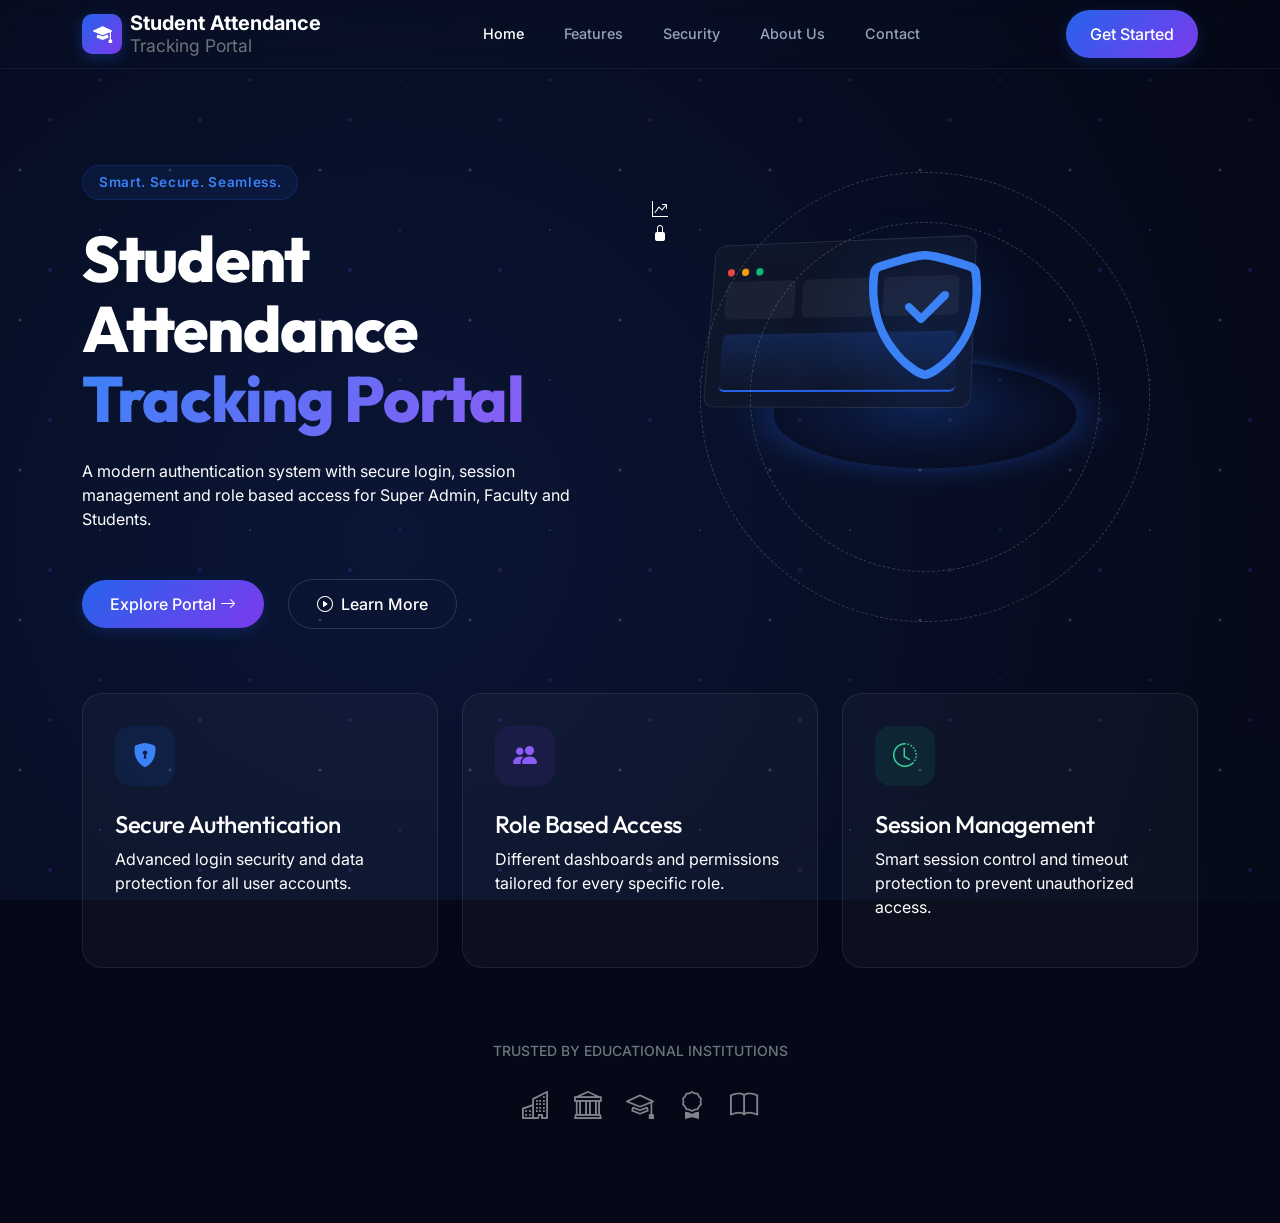
==== index.html @ be7d265f "Updated the Website" ====
<!DOCTYPE html>
<html lang="en">
<head>
    <meta charset="UTF-8">
    <meta name="viewport" content="width=device-width, initial-scale=1.0">
    <title>Student Attendance Tracking Portal</title>
    <meta name="description" content="A modern authentication system with secure login, session management and role based access.">
    <!-- Google Fonts: Inter & Outfit -->
    <link href="https://fonts.googleapis.com/css2?family=Inter:wght@300;400;500;600&family=Outfit:wght@500;700;800&display=swap" rel="stylesheet">
    <!-- Bootstrap CSS -->
    <link href="https://cdn.jsdelivr.net/npm/bootstrap@5.3.0/dist/css/bootstrap.min.css" rel="stylesheet">
    <link href="https://cdn.jsdelivr.net/npm/bootstrap-icons@1.10.5/font/bootstrap-icons.css" rel="stylesheet">
    <link rel="stylesheet" href="assets/css/auth.css">
    <script>
        // Check if already logged in via sessionStorage
        document.addEventListener('DOMContentLoaded', () => {
            const userSession = sessionStorage.getItem('user_session');
            if (userSession) {
                try {
                    const sessionData = JSON.parse(userSession);
                    if (sessionData && sessionData.role) {
                        window.location.href = `${sessionData.role}/dashboard.html`;
                    }
                } catch (e) {}
            }
            
            // Add loaded class for page transitions
            setTimeout(() => {
                document.body.classList.add('loaded');
            }, 100);
        });
    </script>
</head>
<body class="landing-page page-transition">

    <!-- Background Elements -->
    <div class="ambient-light main-glow"></div>
    <div class="particles-layer"></div>

    <!-- Navigation -->
    <nav class="premium-nav navbar navbar-expand-lg">
        <div class="container">
            <a class="navbar-brand d-flex align-items-center gap-2" href="#">
                <div class="logo-shield"><i class="bi bi-mortarboard-fill"></i></div>
                <div class="brand-text">
                    <span class="d-block fw-bold text-white lh-1">Student Attendance</span>
                    <span class="d-block text-secondary small lh-1 mt-1">Tracking Portal</span>
                </div>
            </a>
            <button class="navbar-toggler border-0" type="button" data-bs-toggle="collapse" data-bs-target="#navbarNav">
                <i class="bi bi-list text-white fs-2"></i>
            </button>
            <div class="collapse navbar-collapse" id="navbarNav">
                <ul class="navbar-nav mx-auto gap-4">
                    <li class="nav-item"><a class="nav-link active" href="#">Home</a></li>
                    <li class="nav-item"><a class="nav-link" href="#">Features</a></li>
                    <li class="nav-item"><a class="nav-link" href="#">Security</a></li>
                    <li class="nav-item"><a class="nav-link" href="#">About Us</a></li>
                    <li class="nav-item"><a class="nav-link" href="#">Contact</a></li>
                </ul>
                <div class="nav-actions">
                    <a href="role_selection.html" class="btn btn-primary-lux px-4">Get Started</a>
                </div>
            </div>
        </div>
    </nav>

    <!-- Hero Section -->
    <section class="hero-section mt-5 pt-5 pb-5">
        <div class="container">
            <div class="row align-items-center min-vh-75">
                
                <!-- Left Side: Text content -->
                <div class="col-lg-6 hero-text-content animate-slide-up">
                    <div class="badge-premium mb-4">Smart. Secure. Seamless.</div>
                    <h1 class="hero-title mb-4">
                        Student Attendance<br>
                        <span class="text-gradient-blue">Tracking Portal</span>
                    </h1>
                    <p class="hero-subtitle mb-5 pe-lg-5">
                        A modern authentication system with secure login, session management and role based access for Super Admin, Faculty and Students.
                    </p>
                    <div class="d-flex flex-wrap gap-4 align-items-center">
                        <a href="role_selection.html" class="btn btn-primary-lux with-arrow">Explore Portal <i class="bi bi-arrow-right"></i></a>
                        <a href="#features" class="btn btn-outline-lux with-icon"><i class="bi bi-play-circle me-2"></i>Learn More</a>
                    </div>
                </div>

                <!-- Right Side: Floating Illustration -->
                <div class="col-lg-6 position-relative hero-illustration d-none d-lg-block">
                    <!-- Base glowing platform -->
                    <div class="platform-glow"></div>
                    
                    <!-- Abstract Laptop / Dashboard UI -->
                    <div class="floating-dashboard">
                        <div class="dash-header">
                            <div class="dot red"></div>
                            <div class="dot yellow"></div>
                            <div class="dot green"></div>
                        </div>
                        <div class="dash-body row g-2">
                            <div class="col-4"><div class="dash-card"></div></div>
                            <div class="col-4"><div class="dash-card"></div></div>
                            <div class="col-4"><div class="dash-card"></div></div>
                            <div class="col-12 mt-3"><div class="dash-chart"></div></div>
                        </div>
                    </div>

                    <!-- 3D Security Shield Floating -->
                    <div class="floating-shield-3d">
                        <i class="bi bi-shield-check"></i>
                    </div>

                    <!-- Smaller floating elements -->
                    <div class="floating-element el-1"><i class="bi bi-graph-up-arrow"></i></div>
                    <div class="floating-element el-2"><i class="bi bi-lock-fill"></i></div>
                    
                    <!-- Security rings -->
                    <div class="security-ring ring-1"></div>
                    <div class="security-ring ring-2"></div>
                </div>
            </div>
        </div>
    </section>

    <!-- Features Section -->
    <section id="features" class="features-section pb-5 pt-3">
        <div class="container pb-5">
            <div class="row g-4 justify-content-center">
                
                <div class="col-lg-4 col-md-6">
                    <div class="feature-card animate-on-scroll">
                        <div class="f-icon-box bg-blue-subtle">
                            <i class="bi bi-shield-lock-fill text-blue"></i>
                        </div>
                        <div class="f-content">
                            <h4>Secure Authentication</h4>
                            <p>Advanced login security and data protection for all user accounts.</p>
                        </div>
                    </div>
                </div>

                <div class="col-lg-4 col-md-6">
                    <div class="feature-card animate-on-scroll delay-1">
                        <div class="f-icon-box bg-purple-subtle">
                            <i class="bi bi-people-fill text-purple"></i>
                        </div>
                        <div class="f-content">
                            <h4>Role Based Access</h4>
                            <p>Different dashboards and permissions tailored for every specific role.</p>
                        </div>
                    </div>
                </div>

                <div class="col-lg-4 col-md-6">
                    <div class="feature-card animate-on-scroll delay-2">
                        <div class="f-icon-box bg-emerald-subtle">
                            <i class="bi bi-clock-history text-emerald"></i>
                        </div>
                        <div class="f-content">
                            <h4>Session Management</h4>
                            <p>Smart session control and timeout protection to prevent unauthorized access.</p>
                        </div>
                    </div>
                </div>

            </div>
            
            <div class="trusted-by text-center mt-5 pt-4">
                <p class="text-secondary small fw-medium mb-4 text-uppercase tracking-wider">Trusted by Educational Institutions</p>
                <div class="d-flex justify-content-center gap-4 flex-wrap opacity-50">
                    <i class="bi bi-buildings fs-3"></i>
                    <i class="bi bi-bank fs-3"></i>
                    <i class="bi bi-mortarboard fs-3"></i>
                    <i class="bi bi-award fs-3"></i>
                    <i class="bi bi-book fs-3"></i>
                </div>
            </div>
        </div>
    </section>

    <!-- Page Transition Overlay -->
    <div id="pageTransitionOverlay" class="page-transition-overlay"></div>

    <script src="https://cdn.jsdelivr.net/npm/bootstrap@5.3.0/dist/js/bootstrap.bundle.min.js"></script>
    <script>
        // Handle smooth transitions for links
        document.querySelectorAll('a').forEach(link => {
            if(link.getAttribute('href') && !link.getAttribute('href').startsWith('#')) {
                link.addEventListener('click', function(e) {
                    e.preventDefault();
                    const target = this.getAttribute('href');
                    const overlay = document.getElementById('pageTransitionOverlay');
                    if(overlay) overlay.classList.add('active');
                    setTimeout(() => {
                        window.location.href = target;
                    }, 500);
                });
            }
        });
    </script>
</body>
</html>
---- assets/css/auth.css ----
@import url('https://fonts.googleapis.com/css2?family=Inter:wght@300;400;500;600&family=Outfit:wght@500;700;800&display=swap');

:root {
    --bg-dark: #050816;
    --royal-blue: #2563EB;
    --royal-blue-light: #3B82F6;
    --emerald: #10B981;
    --emerald-light: #34D399;
    --purple: #7C3AED;
    --purple-light: #8B5CF6;
    
    --text-primary: #ffffff;
    --text-secondary: #94A3B8;
    
    --glass-bg: rgba(255, 255, 255, 0.03);
    --glass-border: rgba(255, 255, 255, 0.08);
    --glass-shadow: 0 8px 32px 0 rgba(0, 0, 0, 0.3);
    
    --font-main: 'Inter', sans-serif;
    --font-display: 'Outfit', sans-serif;
}

/* ==========================================================================
   Base Styles & Resets
   ========================================================================== */
body {
    font-family: var(--font-main);
    background-color: var(--bg-dark);
    color: var(--text-primary);
    min-height: 100vh;
    margin: 0;
    overflow-x: hidden;
    scroll-behavior: smooth;
    -webkit-font-smoothing: antialiased;
}

h1, h2, h3, h4, h5, h6, .page-title, .hero-title {
    font-family: var(--font-display);
    letter-spacing: -0.02em;
}

/* Page Transitions */
.page-transition {
    opacity: 0;
    transform: scale(0.98);
    transition: opacity 0.5s ease, transform 0.5s ease;
}

.page-transition.loaded {
    opacity: 1;
    transform: scale(1);
}

.page-transition-overlay {
    position: fixed;
    top: 0; left: 0; width: 100vw; height: 100vh;
    background: var(--bg-dark);
    z-index: 9999;
    opacity: 0;
    pointer-events: none;
    transition: opacity 0.4s ease;
}

.page-transition-overlay.active {
    opacity: 1;
    pointer-events: all;
}

/* ==========================================================================
   Backgrounds & Particles
   ========================================================================== */
.ambient-light {
    position: fixed;
    top: 0; left: 0; width: 100vw; height: 100vh;
    pointer-events: none;
    z-index: -2;
}

.main-glow {
    background-image: 
        radial-gradient(circle at 15% 30%, rgba(37, 99, 235, 0.15), transparent 40%),
        radial-gradient(circle at 85% 70%, rgba(124, 58, 237, 0.1), transparent 40%),
        radial-gradient(circle at 50% 100%, rgba(16, 185, 129, 0.05), transparent 50%);
    background-size: 200% 200%;
    animation: aurora 20s ease infinite;
}

.role-glow {
    background-image: 
        radial-gradient(circle at 20% 50%, rgba(37, 99, 235, 0.15), transparent 40%),
        radial-gradient(circle at 50% 50%, rgba(124, 58, 237, 0.12), transparent 40%),
        radial-gradient(circle at 80% 50%, rgba(16, 185, 129, 0.15), transparent 40%);
}

.login-glow {
    background-image: radial-gradient(circle at 50% 0%, rgba(255, 255, 255, 0.05), transparent 60%);
}

.theme-admin .login-glow { background-image: radial-gradient(circle at 30% 50%, rgba(37, 99, 235, 0.15), transparent 60%); }
.theme-faculty .login-glow { background-image: radial-gradient(circle at 30% 50%, rgba(124, 58, 237, 0.15), transparent 60%); }
.theme-student .login-glow { background-image: radial-gradient(circle at 30% 50%, rgba(16, 185, 129, 0.15), transparent 60%); }

@keyframes aurora {
    0% { background-position: 0% 50%; }
    50% { background-position: 100% 50%; }
    100% { background-position: 0% 50%; }
}

.particles-layer {
    position: fixed;
    top: 0; left: 0; width: 100vw; height: 100vh;
    pointer-events: none;
    z-index: -1;
    background: url('data:image/svg+xml;utf8,<svg width="150" height="150" xmlns="http://www.w3.org/2000/svg"><circle cx="20" cy="20" r="1.5" fill="%2394A3B8" opacity="0.3"/><circle cx="100" cy="80" r="1" fill="%232563EB" opacity="0.4"/><circle cx="50" cy="120" r="2" fill="%237C3AED" opacity="0.2"/></svg>');
    animation: floatParticles 60s linear infinite;
}

@keyframes floatParticles {
    0% { background-position: 0px 0px; }
    100% { background-position: 600px 600px; }
}

/* ==========================================================================
   Navigation
   ========================================================================== */
.premium-nav {
    background: transparent;
    backdrop-filter: blur(10px);
    -webkit-backdrop-filter: blur(10px);
    border-bottom: 1px solid rgba(255, 255, 255, 0.05);
    z-index: 100;
}

.logo-shield {
    width: 40px; height: 40px;
    background: linear-gradient(135deg, var(--royal-blue), var(--purple));
    border-radius: 10px;
    display: flex; align-items: center; justify-content: center;
    color: white; font-size: 1.2rem;
    box-shadow: 0 4px 15px rgba(37, 99, 235, 0.3);
}

.nav-link {
    color: var(--text-secondary) !important;
    font-size: 0.9rem;
    font-weight: 500;
    transition: color 0.3s;
}

.nav-link:hover, .nav-link.active {
    color: white !important;
}

/* ==========================================================================
   Buttons
   ========================================================================== */
.btn-primary-lux {
    background: linear-gradient(135deg, var(--royal-blue), var(--purple));
    color: #fff !important;
    border: none;
    border-radius: 30px;
    padding: 0.75rem 1.75rem;
    font-weight: 500;
    transition: all 0.3s cubic-bezier(0.16, 1, 0.3, 1);
    box-shadow: 0 4px 15px rgba(37, 99, 235, 0.2);
    position: relative;
    overflow: hidden;
}

.btn-primary-lux::after {
    content: ''; position: absolute; top: 0; left: 0; width: 100%; height: 100%;
    background: linear-gradient(135deg, var(--purple), var(--royal-blue));
    opacity: 0; transition: opacity 0.3s; z-index: -1;
}

.btn-primary-lux:hover {
    transform: translateY(-2px);
    box-shadow: 0 8px 25px rgba(37, 99, 235, 0.4);
}

.btn-primary-lux:hover::after { opacity: 1; }

.btn-outline-lux {
    background: transparent;
    color: var(--text-primary);
    border: 1px solid rgba(255, 255, 255, 0.15);
    border-radius: 30px;
    padding: 0.75rem 1.75rem;
    font-weight: 500;
    transition: all 0.3s ease;
}

.btn-outline-lux:hover {
    background: rgba(255, 255, 255, 0.05);
    border-color: rgba(255, 255, 255, 0.3);
    color: #fff;
}

/* ==========================================================================
   Landing Page (Index)
   ========================================================================== */
.badge-premium {
    display: inline-block;
    padding: 0.4rem 1rem;
    background: rgba(37, 99, 235, 0.1);
    border: 1px solid rgba(37, 99, 235, 0.2);
    border-radius: 20px;
    color: var(--royal-blue-light);
    font-size: 0.85rem;
    font-weight: 600;
    letter-spacing: 0.05em;
}

.hero-title {
    font-size: 4rem;
    font-weight: 800;
    line-height: 1.1;
}

.text-gradient-blue {
    background: linear-gradient(135deg, var(--royal-blue-light), var(--purple-light));
    -webkit-background-clip: text;
    -webkit-text-fill-color: transparent;
}

/* Hero Right Side 3D Art */
.hero-illustration {
    height: 400px;
    perspective: 1000px;
}

.platform-glow {
    position: absolute; bottom: 10%; left: 50%; transform: translateX(-50%) rotateX(70deg);
    width: 300px; height: 300px; border-radius: 50%;
    background: radial-gradient(circle, rgba(37,99,235,0.2) 0%, transparent 70%);
    box-shadow: 0 0 50px rgba(37,99,235,0.4);
    animation: pulseGlow 4s infinite alternate;
}

.floating-shield-3d {
    position: absolute; top: 30%; left: 50%; transform: translate(-50%, -50%);
    font-size: 8rem;
    color: var(--royal-blue-light);
    filter: drop-shadow(0 20px 30px rgba(37,99,235,0.5));
    animation: float 6s ease-in-out infinite;
    z-index: 10;
}

.floating-dashboard {
    position: absolute; top: 10%; left: 10%; width: 280px;
    background: rgba(15, 23, 42, 0.8);
    backdrop-filter: blur(10px);
    border: 1px solid rgba(255,255,255,0.1);
    border-radius: 12px; padding: 15px;
    transform: rotateY(-15deg) rotateX(10deg);
    animation: float 7s ease-in-out infinite alternate;
}

.dash-header .dot { width: 8px; height: 8px; border-radius: 50%; display: inline-block; margin-right: 4px; }
.dash-header .red { background: #EF4444; }
.dash-header .yellow { background: #F59E0B; }
.dash-header .green { background: #10B981; }

.dash-card { height: 40px; background: rgba(255,255,255,0.05); border-radius: 6px; }
.dash-chart { height: 60px; background: linear-gradient(180deg, rgba(37,99,235,0.2) 0%, transparent 100%); border-radius: 6px; border-bottom: 2px solid var(--royal-blue); }

.security-ring {
    position: absolute; top: 50%; left: 50%; transform: translate(-50%, -50%);
    border-radius: 50%; border: 1px dashed rgba(255,255,255,0.2);
    animation: spin 20s linear infinite;
}
.ring-1 { width: 350px; height: 350px; }
.ring-2 { width: 450px; height: 450px; animation-direction: reverse; }

/* Features */
.feature-card {
    background: var(--glass-bg);
    border: 1px solid var(--glass-border);
    border-radius: 20px;
    padding: 2rem;
    height: 100%;
    transition: all 0.3s ease;
}

.feature-card:hover {
    background: rgba(255,255,255,0.05);
    border-color: rgba(255,255,255,0.1);
    transform: translateY(-5px);
}

.f-icon-box {
    width: 60px; height: 60px;
    border-radius: 16px;
    display: flex; align-items: center; justify-content: center;
    font-size: 1.5rem; margin-bottom: 1.5rem;
}

.bg-blue-subtle { background: rgba(37, 99, 235, 0.1); }
.text-blue { color: var(--royal-blue-light); }

.bg-purple-subtle { background: rgba(124, 58, 237, 0.1); }
.text-purple { color: var(--purple-light); }

.bg-emerald-subtle { background: rgba(16, 185, 129, 0.1); }
.text-emerald { color: var(--emerald-light); }

/* ==========================================================================
   Role Selection Page
   ========================================================================== */
.role-cards-container { perspective: 1000px; }

.glass-card {
    background: var(--glass-bg);
    backdrop-filter: blur(20px);
    -webkit-backdrop-filter: blur(20px);
    border: 1px solid var(--glass-border);
    border-radius: 24px;
    box-shadow: var(--glass-shadow);
    padding: 2.5rem 1.5rem;
    transition: all 0.4s cubic-bezier(0.16, 1, 0.3, 1);
    position: relative;
    overflow: hidden;
}

.glass-card::before {
    content: ''; position: absolute; top: 0; left: 0; width: 100%; height: 100%;
    background: linear-gradient(180deg, rgba(255,255,255,0.05) 0%, transparent 100%);
    opacity: 0; transition: opacity 0.4s;
}

.glass-card-hoverable { cursor: pointer; }

.glass-card-hoverable:hover {
    transform: translateY(-10px) scale(1.02);
    background: rgba(255, 255, 255, 0.05);
}
.glass-card-hoverable:hover::before { opacity: 1; }

.card-icon-wrapper {
    width: 80px; height: 80px; margin: 0 auto;
    border-radius: 20px;
    display: flex; align-items: center; justify-content: center;
    font-size: 2.5rem; color: white;
    transition: transform 0.4s cubic-bezier(0.175, 0.885, 0.32, 1.275);
}

.glass-card-hoverable:hover .card-icon-wrapper { transform: scale(1.15) rotate(5deg); }

.admin-icon-bg { background: linear-gradient(135deg, var(--royal-blue), #1E40AF); box-shadow: 0 10px 25px rgba(37,99,235,0.4); }
.faculty-icon-bg { background: linear-gradient(135deg, var(--purple), #5B21B6); box-shadow: 0 10px 25px rgba(124,58,237,0.4); }
.student-icon-bg { background: linear-gradient(135deg, var(--emerald), #047857); box-shadow: 0 10px 25px rgba(16,185,129,0.4); }

.glass-card-admin:hover { border-color: rgba(37,99,235,0.5); box-shadow: 0 20px 40px rgba(37,99,235,0.15); }
.glass-card-faculty:hover { border-color: rgba(124,58,237,0.5); box-shadow: 0 20px 40px rgba(124,58,237,0.15); }
.glass-card-student:hover { border-color: rgba(16,185,129,0.5); box-shadow: 0 20px 40px rgba(16,185,129,0.15); }

.btn-role-select {
    display: inline-block; padding: 0.5rem 1.5rem;
    border-radius: 20px; font-size: 0.9rem; font-weight: 500;
    transition: all 0.3s; opacity: 0; transform: translateY(10px);
}

.glass-card-hoverable:hover .btn-role-select { opacity: 1; transform: translateY(0); }

.btn-role-admin { background: rgba(37,99,235,0.1); color: var(--royal-blue-light); }
.btn-role-faculty { background: rgba(124,58,237,0.1); color: var(--purple-light); }
.btn-role-student { background: rgba(16,185,129,0.1); color: var(--emerald-light); }

/* ==========================================================================
   Login Pages
   ========================================================================== */
.login-split-card {
    border-radius: 24px;
    overflow: hidden;
    padding: 0;
    max-width: 1000px;
}

.illustration-side {
    border-right: 1px solid rgba(255,255,255,0.05);
}

.theme-admin .illustration-side { background: radial-gradient(circle at center, rgba(37,99,235,0.1) 0%, transparent 70%); }
.theme-faculty .illustration-side { background: radial-gradient(circle at center, rgba(124,58,237,0.1) 0%, transparent 70%); }
.theme-student .illustration-side { background: radial-gradient(circle at center, rgba(16,185,129,0.1) 0%, transparent 70%); }

.shield-illustration, .faculty-illustration, .student-illustration {
    font-size: 6rem;
    position: relative;
    animation: float 6s ease-in-out infinite;
}

.theme-admin .shield-illustration { color: var(--royal-blue-light); filter: drop-shadow(0 0 30px rgba(37,99,235,0.6)); }
.theme-faculty .faculty-illustration { color: var(--purple-light); filter: drop-shadow(0 0 30px rgba(124,58,237,0.6)); }
.theme-student .student-illustration { color: var(--emerald-light); filter: drop-shadow(0 0 30px rgba(16,185,129,0.6)); }

.glow-ring {
    position: absolute; top: 50%; left: 50%; transform: translate(-50%, -50%);
    width: 150px; height: 150px; border-radius: 50%; border: 2px solid currentColor;
    opacity: 0.2; animation: pulseRing 3s cubic-bezier(0.215, 0.61, 0.355, 1) infinite;
}

/* Forms */
.form-side {
    background: rgba(15, 23, 42, 0.4);
}

.role-icon-header {
    width: 60px; height: 60px; border-radius: 16px;
    display: flex; align-items: center; justify-content: center;
    font-size: 1.8rem;
}
.theme-admin .role-icon-header { background: rgba(37,99,235,0.1); color: var(--royal-blue-light); }
.theme-faculty .role-icon-header { background: rgba(124,58,237,0.1); color: var(--purple-light); }
.theme-student .role-icon-header { background: rgba(16,185,129,0.1); color: var(--emerald-light); }

.form-control-lux {
    background: rgba(255,255,255,0.03) !important;
    border: 1px solid rgba(255,255,255,0.08) !important;
    color: white !important;
    border-radius: 12px;
    padding: 0.8rem 1rem;
    transition: all 0.3s;
}

.form-control-lux:focus {
    background: rgba(255,255,255,0.05) !important;
    border-color: rgba(255,255,255,0.2) !important;
    box-shadow: 0 0 0 4px rgba(255,255,255,0.02) !important;
}

.theme-admin .form-control-lux:focus { border-color: var(--royal-blue-light) !important; box-shadow: 0 0 0 4px rgba(37,99,235,0.1) !important; }
.theme-faculty .form-control-lux:focus { border-color: var(--purple-light) !important; box-shadow: 0 0 0 4px rgba(124,58,237,0.1) !important; }
.theme-student .form-control-lux:focus { border-color: var(--emerald-light) !important; box-shadow: 0 0 0 4px rgba(16,185,129,0.1) !important; }

.toggle-password { cursor: pointer; transition: color 0.3s; z-index: 5; }
.toggle-password:hover { color: white !important; }

.btn-login {
    padding: 0.9rem; font-size: 1rem; border-radius: 12px;
}

.theme-admin .btn-login { background: linear-gradient(135deg, var(--royal-blue), #1E40AF); box-shadow: 0 4px 15px rgba(37,99,235,0.3); }
.theme-faculty .btn-login { background: linear-gradient(135deg, var(--purple), #5B21B6); box-shadow: 0 4px 15px rgba(124,58,237,0.3); }
.theme-student .btn-login { background: linear-gradient(135deg, var(--emerald), #047857); box-shadow: 0 4px 15px rgba(16,185,129,0.3); }

.or-divider::before {
    content: ''; position: absolute; top: 50%; left: 0; width: 100%; height: 1px;
    background: rgba(255,255,255,0.1); z-index: -1;
}
.bg-glass { background: #0b1120; }

/* Custom Checkbox */
.custom-checkbox .form-check-input {
    background-color: rgba(255,255,255,0.05);
    border-color: rgba(255,255,255,0.2);
}
.theme-admin .custom-checkbox .form-check-input:checked { background-color: var(--royal-blue); border-color: var(--royal-blue); }
.theme-faculty .custom-checkbox .form-check-input:checked { background-color: var(--purple); border-color: var(--purple); }
.theme-student .custom-checkbox .form-check-input:checked { background-color: var(--emerald); border-color: var(--emerald); }

.hover-glow:hover { color: white !important; text-shadow: 0 0 8px rgba(255,255,255,0.5); }

/* ==========================================================================
   Loading Overlay
   ========================================================================== */
.loading-overlay {
    position: fixed; top: 0; left: 0; width: 100vw; height: 100vh;
    background: rgba(5,8,22,0.95);
    backdrop-filter: blur(10px);
    z-index: 10000;
    display: flex; align-items: center; justify-content: center;
    opacity: 0; pointer-events: none;
    transition: opacity 0.4s ease;
}

.loading-overlay.active { opacity: 1; pointer-events: all; }

.portal-logo-glow {
    color: var(--royal-blue-light);
    animation: float 2s ease-in-out infinite alternate, glow 2s ease-in-out infinite alternate;
}

.theme-admin .theme-spinner { color: var(--royal-blue-light); }
.theme-faculty .theme-spinner { color: var(--purple-light); }
.theme-student .theme-spinner { color: var(--emerald-light); }
.theme-spinner { color: var(--royal-blue-light); } /* Default */

/* ==========================================================================
   Animations
   ========================================================================== */
@keyframes float {
    0% { transform: translateY(0px); }
    50% { transform: translateY(-15px); }
    100% { transform: translateY(0px); }
}

@keyframes pulseGlow {
    0% { opacity: 0.6; transform: translateX(-50%) rotateX(70deg) scale(0.9); }
    100% { opacity: 1; transform: translateX(-50%) rotateX(70deg) scale(1.1); }
}

@keyframes spin { 100% { transform: translate(-50%, -50%) rotate(360deg); } }

@keyframes pulseRing {
    0% { transform: translate(-50%, -50%) scale(0.8); opacity: 0.5; }
    100% { transform: translate(-50%, -50%) scale(1.5); opacity: 0; }
}

@keyframes glow {
    from { text-shadow: 0 0 10px currentColor, 0 0 20px currentColor; }
    to { text-shadow: 0 0 20px currentColor, 0 0 30px currentColor; }
}

.animate-slide-up { animation: slideUp 0.8s cubic-bezier(0.16, 1, 0.3, 1) forwards; opacity: 0; }
.animate-on-scroll { animation: fadeUp 0.8s cubic-bezier(0.16, 1, 0.3, 1) forwards; opacity: 0; }
.delay-1 { animation-delay: 0.1s; }
.delay-2 { animation-delay: 0.2s; }
.delay-3 { animation-delay: 0.3s; }

@keyframes slideUp { from { opacity: 0; transform: translateY(30px); } to { opacity: 1; transform: translateY(0); } }
@keyframes fadeUp { from { opacity: 0; transform: translateY(20px); } to { opacity: 1; transform: translateY(0); } }

/* Toast (CyberToast) */
.toast-container { position: fixed; top: 20px; right: 20px; z-index: 11000; }
.saas-toast {
    background: rgba(15,23,42,0.9);
    backdrop-filter: blur(10px);
    border: 1px solid rgba(255,255,255,0.1);
    border-radius: 12px;
    color: #fff;
    padding: 12px 16px;
    animation: slideInRight 0.4s cubic-bezier(0.16, 1, 0.3, 1) forwards;
}

@keyframes slideInRight { from { opacity: 0; transform: translateX(50px); } to { opacity: 1; transform: translateX(0); } }
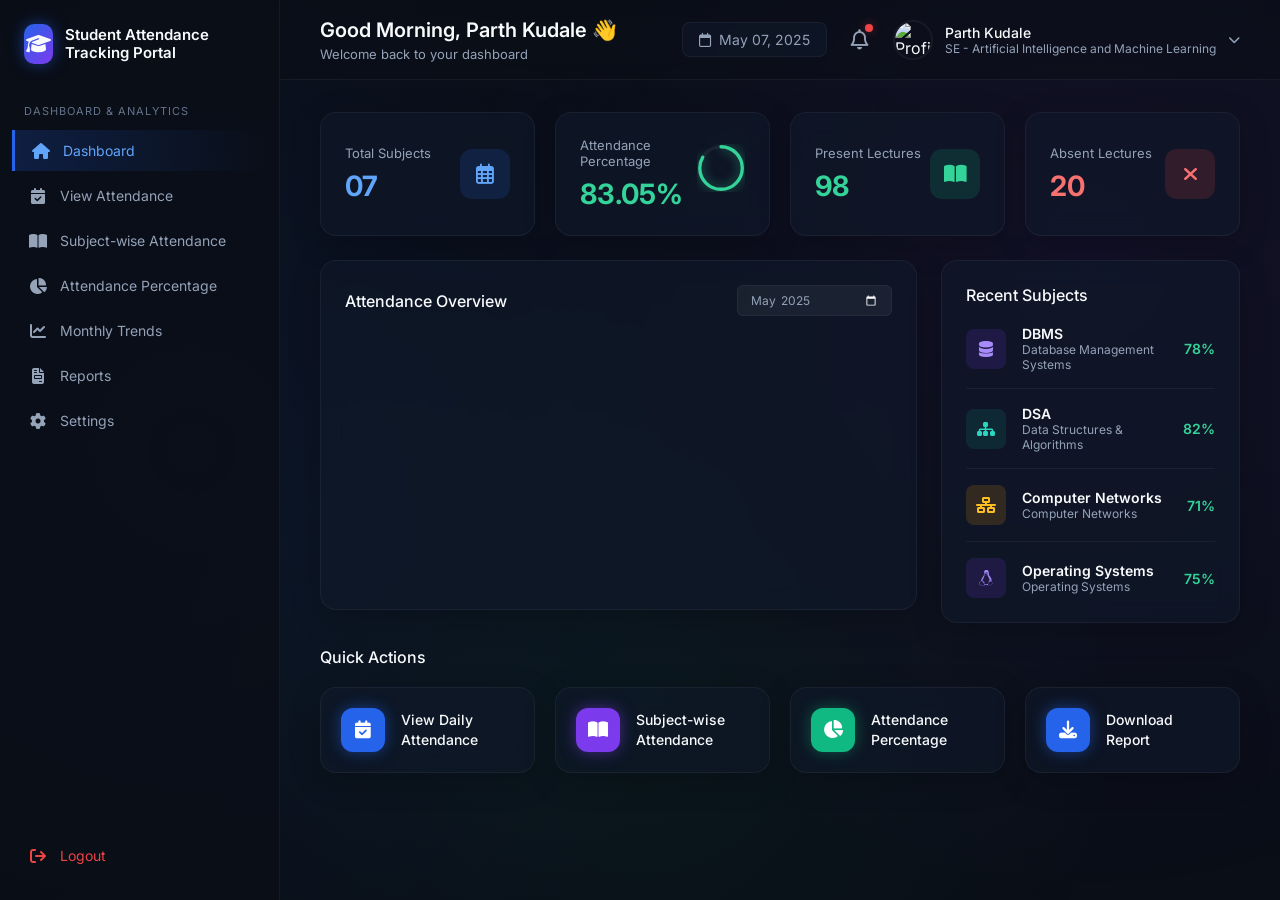
==== commit 80182423: "adding student attendance portal" ====
--- a/index.html
+++ b/index.html
@@ -4,200 +4,658 @@
     <meta charset="UTF-8">
     <meta name="viewport" content="width=device-width, initial-scale=1.0">
     <title>Student Attendance Tracking Portal</title>
-    <meta name="description" content="A modern authentication system with secure login, session management and role based access.">
-    <!-- Google Fonts: Inter & Outfit -->
-    <link href="https://fonts.googleapis.com/css2?family=Inter:wght@300;400;500;600&family=Outfit:wght@500;700;800&display=swap" rel="stylesheet">
-    <!-- Bootstrap CSS -->
-    <link href="https://cdn.jsdelivr.net/npm/bootstrap@5.3.0/dist/css/bootstrap.min.css" rel="stylesheet">
-    <link href="https://cdn.jsdelivr.net/npm/bootstrap-icons@1.10.5/font/bootstrap-icons.css" rel="stylesheet">
-    <link rel="stylesheet" href="assets/css/auth.css">
-    <script>
-        // Check if already logged in via sessionStorage
-        document.addEventListener('DOMContentLoaded', () => {
-            const userSession = sessionStorage.getItem('user_session');
-            if (userSession) {
-                try {
-                    const sessionData = JSON.parse(userSession);
-                    if (sessionData && sessionData.role) {
-                        window.location.href = `${sessionData.role}/dashboard.html`;
-                    }
-                } catch (e) {}
-            }
+    <link rel="preconnect" href="https://fonts.googleapis.com">
+    <link rel="preconnect" href="https://fonts.gstatic.com" crossorigin>
+    <link href="https://fonts.googleapis.com/css2?family=Inter:wght@300;400;500;600;700&display=swap" rel="stylesheet">
+    <!-- FontAwesome for icons -->
+    <link rel="stylesheet" href="https://cdnjs.cloudflare.com/ajax/libs/font-awesome/6.4.0/css/all.min.css">
+    <!-- Chart.js -->
+    <script src="https://cdn.jsdelivr.net/npm/chart.js"></script>
+    <!-- html2pdf and html2canvas for downloads -->
+    <script src="https://cdnjs.cloudflare.com/ajax/libs/html2pdf.js/0.10.1/html2pdf.bundle.min.js"></script>
+    <script src="https://cdnjs.cloudflare.com/ajax/libs/html2canvas/1.4.1/html2canvas.min.js"></script>
+    
+    <link rel="stylesheet" href="style.css">
+</head>
+<body>
+    <!-- Background Particles -->
+    <div class="bg-particles" id="particles-container"></div>
+
+    <div class="app-container">
+        <!-- Sidebar -->
+        <aside class="sidebar">
+            <div class="sidebar-header">
+                <div class="logo-icon">
+                    <i class="fa-solid fa-graduation-cap"></i>
+                </div>
+                <h2>Student Attendance Tracking Portal</h2>
+            </div>
+
+            <div class="sidebar-section-title">DASHBOARD & ANALYTICS</div>
             
-            // Add loaded class for page transitions
-            setTimeout(() => {
-                document.body.classList.add('loaded');
-            }, 100);
-        });
-    </script>
-</head>
-<body class="landing-page page-transition">
-
-    <!-- Background Elements -->
-    <div class="ambient-light main-glow"></div>
-    <div class="particles-layer"></div>
-
-    <!-- Navigation -->
-    <nav class="premium-nav navbar navbar-expand-lg">
-        <div class="container">
-            <a class="navbar-brand d-flex align-items-center gap-2" href="#">
-                <div class="logo-shield"><i class="bi bi-mortarboard-fill"></i></div>
-                <div class="brand-text">
-                    <span class="d-block fw-bold text-white lh-1">Student Attendance</span>
-                    <span class="d-block text-secondary small lh-1 mt-1">Tracking Portal</span>
-                </div>
-            </a>
-            <button class="navbar-toggler border-0" type="button" data-bs-toggle="collapse" data-bs-target="#navbarNav">
-                <i class="bi bi-list text-white fs-2"></i>
-            </button>
-            <div class="collapse navbar-collapse" id="navbarNav">
-                <ul class="navbar-nav mx-auto gap-4">
-                    <li class="nav-item"><a class="nav-link active" href="#">Home</a></li>
-                    <li class="nav-item"><a class="nav-link" href="#">Features</a></li>
-                    <li class="nav-item"><a class="nav-link" href="#">Security</a></li>
-                    <li class="nav-item"><a class="nav-link" href="#">About Us</a></li>
-                    <li class="nav-item"><a class="nav-link" href="#">Contact</a></li>
-                </ul>
-                <div class="nav-actions">
-                    <a href="role_selection.html" class="btn btn-primary-lux px-4">Get Started</a>
-                </div>
+            <nav class="sidebar-nav">
+                <a href="#" class="nav-item active" data-target="view-dashboard" data-title="Dashboard">
+                    <i class="fa-solid fa-house"></i>
+                    <span>Dashboard</span>
+                </a>
+                <a href="#" class="nav-item" data-target="view-daily" data-title="View Attendance">
+                    <i class="fa-solid fa-calendar-check"></i>
+                    <span>View Attendance</span>
+                </a>
+                <a href="#" class="nav-item" data-target="view-subject" data-title="Subject-wise Attendance">
+                    <i class="fa-solid fa-book-open"></i>
+                    <span>Subject-wise Attendance</span>
+                </a>
+                <a href="#" class="nav-item" data-target="view-percentage" data-title="Attendance Percentage">
+                    <i class="fa-solid fa-chart-pie"></i>
+                    <span>Attendance Percentage</span>
+                </a>
+                <a href="#" class="nav-item" data-target="view-monthly" data-title="Monthly Trends">
+                    <i class="fa-solid fa-chart-line"></i>
+                    <span>Monthly Trends</span>
+                </a>
+                <a href="#" class="nav-item" data-target="view-download" data-title="Reports">
+                    <i class="fa-solid fa-file-invoice"></i>
+                    <span>Reports</span>
+                </a>
+                <a href="#" class="nav-item" data-target="view-settings" data-title="Settings">
+                    <i class="fa-solid fa-gear"></i>
+                    <span>Settings</span>
+                </a>
+            </nav>
+
+            <div class="sidebar-footer">
+                <a href="#" class="nav-item logout" id="logout-btn">
+                    <i class="fa-solid fa-arrow-right-from-bracket"></i>
+                    <span>Logout</span>
+                </a>
+            </div>
+        </aside>
+
+        <!-- Main Content Area -->
+        <main class="main-content">
+            <!-- Topbar -->
+            <header class="topbar">
+                <div class="topbar-left">
+                    <h1 class="page-title" id="topbar-title">Good Morning, Parth Kudale 👋</h1>
+                    <p class="page-subtitle" id="topbar-subtitle">Welcome back to your dashboard</p>
+                </div>
+                
+                <div class="topbar-right">
+                    <div class="date-display">
+                        <i class="fa-regular fa-calendar"></i>
+                        <span id="current-date">May 07, 2025</span>
+                    </div>
+                    
+                    <div class="notification-bell">
+                        <i class="fa-regular fa-bell"></i>
+                        <span class="badge"></span>
+                    </div>
+                    
+                    <div class="user-profile">
+                        <img src="https://i.pravatar.cc/150?img=11" alt="Profile" class="avatar">
+                        <div class="user-info">
+                            <span class="user-name">Parth Kudale</span>
+                            <span class="user-role">SE - Artificial Intelligence and Machine Learning</span>
+                        </div>
+                        <i class="fa-solid fa-chevron-down dropdown-icon"></i>
+                    </div>
+                </div>
+            </header>
+
+            <!-- Views Container -->
+            <div class="views-container">
+                <!-- 1. Dashboard View -->
+                <div class="view-section active" id="view-dashboard">
+                    <div class="dashboard-grid">
+                        <!-- Stats Cards -->
+                        <div class="stats-row">
+                            <div class="stat-card glass-panel">
+                                <div class="stat-info">
+                                    <span class="stat-label">Total Subjects</span>
+                                    <span class="stat-value text-blue">07</span>
+                                </div>
+                                <div class="stat-icon icon-blue">
+                                    <i class="fa-regular fa-calendar-days"></i>
+                                </div>
+                            </div>
+                            
+                            <div class="stat-card glass-panel">
+                                <div class="stat-info">
+                                    <span class="stat-label">Attendance Percentage</span>
+                                    <span class="stat-value text-green">83.05%</span>
+                                </div>
+                                <div class="stat-chart-small">
+                                    <svg viewBox="0 0 36 36" class="circular-chart green">
+                                        <path class="circle-bg"
+                                            d="M18 2.0845
+                                            a 15.9155 15.9155 0 0 1 0 31.831
+                                            a 15.9155 15.9155 0 0 1 0 -31.831"
+                                        />
+                                        <path class="circle"
+                                            stroke-dasharray="83.05, 100"
+                                            d="M18 2.0845
+                                            a 15.9155 15.9155 0 0 1 0 31.831
+                                            a 15.9155 15.9155 0 0 1 0 -31.831"
+                                        />
+                                    </svg>
+                                </div>
+                            </div>
+                            
+                            <div class="stat-card glass-panel">
+                                <div class="stat-info">
+                                    <span class="stat-label">Present Lectures</span>
+                                    <span class="stat-value text-green">98</span>
+                                </div>
+                                <div class="stat-icon icon-green">
+                                    <i class="fa-solid fa-book-open"></i>
+                                </div>
+                            </div>
+                            
+                            <div class="stat-card glass-panel">
+                                <div class="stat-info">
+                                    <span class="stat-label">Absent Lectures</span>
+                                    <span class="stat-value text-red">20</span>
+                                </div>
+                                <div class="stat-icon icon-red">
+                                    <i class="fa-solid fa-xmark"></i>
+                                </div>
+                            </div>
+                        </div>
+
+                        <!-- Middle Row -->
+                        <div class="middle-row">
+                            <!-- Attendance Overview Chart -->
+                            <div class="chart-container glass-panel">
+                                <div class="panel-header">
+                                    <h3>Attendance Overview</h3>
+                                    <input type="month" class="dropdown-filter" style="color-scheme: dark; outline: none;" value="2025-05">
+                                </div>
+                                <div class="canvas-wrapper">
+                                    <canvas id="overviewChart"></canvas>
+                                </div>
+                            </div>
+
+                            <!-- Recent Subjects -->
+                            <div class="recent-subjects glass-panel">
+                                <h3>Recent Subjects</h3>
+                                <ul class="subject-list">
+                                    <li>
+                                        <div class="sub-icon icon-purple"><i class="fa-solid fa-database"></i></div>
+                                        <div class="sub-details">
+                                            <span class="sub-code">DBMS</span>
+                                            <span class="sub-name">Database Management Systems</span>
+                                        </div>
+                                        <span class="sub-percent text-green">78%</span>
+                                    </li>
+                                    <li>
+                                        <div class="sub-icon icon-teal"><i class="fa-solid fa-sitemap"></i></div>
+                                        <div class="sub-details">
+                                            <span class="sub-code">DSA</span>
+                                            <span class="sub-name">Data Structures & Algorithms</span>
+                                        </div>
+                                        <span class="sub-percent text-green">82%</span>
+                                    </li>
+                                    <li>
+                                        <div class="sub-icon icon-orange"><i class="fa-solid fa-network-wired"></i></div>
+                                        <div class="sub-details">
+                                            <span class="sub-code">Computer Networks</span>
+                                            <span class="sub-name">Computer Networks</span>
+                                        </div>
+                                        <span class="sub-percent text-green">71%</span>
+                                    </li>
+                                    <li>
+                                        <div class="sub-icon icon-purple"><i class="fa-brands fa-linux"></i></div>
+                                        <div class="sub-details">
+                                            <span class="sub-code">Operating Systems</span>
+                                            <span class="sub-name">Operating Systems</span>
+                                        </div>
+                                        <span class="sub-percent text-green">75%</span>
+                                    </li>
+                                </ul>
+                            </div>
+                        </div>
+
+                        <!-- Quick Actions -->
+                        <div class="quick-actions-section">
+                            <h3>Quick Actions</h3>
+                            <div class="quick-actions-grid">
+                                <div class="action-btn glass-panel" onclick="navigateTo('view-daily')">
+                                    <div class="action-icon bg-blue-glow"><i class="fa-solid fa-calendar-check"></i></div>
+                                    <span>View Daily<br>Attendance</span>
+                                </div>
+                                <div class="action-btn glass-panel" onclick="navigateTo('view-subject')">
+                                    <div class="action-icon bg-purple-glow"><i class="fa-solid fa-book-open"></i></div>
+                                    <span>Subject-wise<br>Attendance</span>
+                                </div>
+                                <div class="action-btn glass-panel" onclick="navigateTo('view-percentage')">
+                                    <div class="action-icon bg-green-glow"><i class="fa-solid fa-chart-pie"></i></div>
+                                    <span>Attendance<br>Percentage</span>
+                                </div>
+                                <div class="action-btn glass-panel" onclick="navigateTo('view-download')">
+                                    <div class="action-icon bg-blue-glow"><i class="fa-solid fa-download"></i></div>
+                                    <span>Download<br>Report</span>
+                                </div>
+                            </div>
+                        </div>
+                    </div>
+                </div>
+
+                <!-- 2. Present / Absent Statistics -->
+                <div class="view-section" id="view-daily">
+                    <div class="stats-row">
+                        <div class="stat-card glass-panel">
+                            <div class="stat-info">
+                                <span class="stat-label">Total Lectures</span>
+                                <span class="stat-value text-blue">98</span>
+                            </div>
+                        </div>
+                        <div class="stat-card glass-panel">
+                            <div class="stat-info">
+                                <span class="stat-label">Present Lectures</span>
+                                <span class="stat-value text-green">75</span>
+                            </div>
+                        </div>
+                        <div class="stat-card glass-panel">
+                            <div class="stat-info">
+                                <span class="stat-label">Absent Lectures</span>
+                                <span class="stat-value text-red">23</span>
+                            </div>
+                        </div>
+                        <div class="stat-card glass-panel flex-row">
+                            <div class="stat-info">
+                                <span class="stat-label">Attendance %</span>
+                                <span class="stat-value text-green">76.45%</span>
+                            </div>
+                            <div class="stat-chart-small">
+                                <svg viewBox="0 0 36 36" class="circular-chart green">
+                                    <path class="circle-bg" d="M18 2.0845 a 15.9155 15.9155 0 0 1 0 31.831 a 15.9155 15.9155 0 0 1 0 -31.831"/>
+                                    <path class="circle" stroke-dasharray="76.45, 100" d="M18 2.0845 a 15.9155 15.9155 0 0 1 0 31.831 a 15.9155 15.9155 0 0 1 0 -31.831"/>
+                                </svg>
+                            </div>
+                        </div>
+                    </div>
+                    
+                    <div class="middle-row" style="margin-top: 20px;">
+                        <div class="chart-container glass-panel" style="flex: 1;">
+                            <div class="panel-header">
+                                <h3>Present vs Absent</h3>
+                            </div>
+                            <div class="canvas-wrapper" style="height: 250px; display: flex; justify-content: center; align-items: center; margin-top: 15px;">
+                                <canvas id="presentAbsentChart" style="max-height: 230px;"></canvas>
+                            </div>
+                        </div>
+                        
+                        <div class="recent-subjects glass-panel" style="flex: 1;">
+                            <h3>Statistics Summary</h3>
+                            <ul class="subject-list" style="margin-top: 15px;">
+                                <li style="display: flex; justify-content: space-between; margin-bottom: 15px; border-bottom: 1px solid rgba(255,255,255,0.05); padding-bottom: 10px;">
+                                    <span class="sub-name">This Month</span>
+                                    <span class="sub-percent">18 (80.00%)</span>
+                                </li>
+                                <li style="display: flex; justify-content: space-between; margin-bottom: 15px; border-bottom: 1px solid rgba(255,255,255,0.05); padding-bottom: 10px;">
+                                    <span class="sub-name">Last Month</span>
+                                    <span class="sub-percent">20 (74.07%)</span>
+                                </li>
+                                <li style="display: flex; justify-content: space-between; margin-bottom: 15px; border-bottom: 1px solid rgba(255,255,255,0.05); padding-bottom: 10px;">
+                                    <span class="sub-name">This Semester</span>
+                                    <span class="sub-percent">75 (76.45%)</span>
+                                </li>
+                                <li style="display: flex; justify-content: space-between;">
+                                    <span class="sub-name">Overall (All Time)</span>
+                                    <span class="sub-percent">76.45%</span>
+                                </li>
+                            </ul>
+                        </div>
+                    </div>
+
+                    <div class="stats-row" style="margin-top: 20px;">
+                        <div class="stat-card glass-panel" style="flex: 1; flex-direction: row; justify-content: space-between; align-items: center;">
+                            <div class="stat-info">
+                                <span class="stat-label">Daily Average</span>
+                                <span class="stat-value text-blue" style="font-size: 1.8rem;">81.25%</span>
+                            </div>
+                            <div class="stat-icon" style="color: var(--color-green); font-size: 0.9rem;">
+                                <i class="fa-solid fa-arrow-up"></i> 5.23%
+                            </div>
+                        </div>
+                        <div class="stat-card glass-panel" style="flex: 1; flex-direction: row; justify-content: space-between; align-items: center;">
+                            <div class="stat-info">
+                                <span class="stat-label">Longest Streak</span>
+                                <span class="stat-value text-purple" style="font-size: 1.8rem;">12 <span style="font-size: 1rem; color: var(--text-muted);">Days</span></span>
+                            </div>
+                            <div class="stat-icon" style="color: var(--color-green); font-size: 0.9rem;">
+                                <i class="fa-solid fa-arrow-up"></i> 2 Days
+                            </div>
+                        </div>
+                    </div>
+                </div>
+
+                <!-- 3. Subject-wise Graphs -->
+                <div class="view-section" id="view-subject">
+                    <div class="subject-layout" style="display: flex; flex-direction: column; gap: 20px;">
+                        <!-- Top: Bar Chart -->
+                        <div class="glass-panel w-100" style="width: 100%;">
+                            <div class="panel-header">
+                                <h3>Subject-wise Attendance</h3>
+                                <select class="dropdown-filter" style="background: transparent; border: 1px solid rgba(255,255,255,0.1); color: #fff; padding: 5px 10px; border-radius: 6px; outline: none; cursor: pointer;">
+                                    <option value="sem3" style="background: #000;" selected>This Semester</option>
+                                    <option value="sem2" style="background: #000;">Last Semester</option>
+                                </select>
+                            </div>
+                            <div class="canvas-wrapper" style="height: 300px; margin-top: 20px;">
+                                <canvas id="subjectBarChart"></canvas>
+                            </div>
+                        </div>
+
+                        <!-- Bottom: Table -->
+                        <div class="table-container glass-panel">
+                            <div class="panel-header" style="margin-bottom: 15px;">
+                                <h3>Subject Summary</h3>
+                            </div>
+                            <table class="attendance-table">
+                                <thead>
+                                    <tr>
+                                        <th>#</th>
+                                        <th>Subject</th>
+                                        <th>Total Lectures</th>
+                                        <th>Present</th>
+                                        <th>Absent</th>
+                                        <th>Attendance %</th>
+                                    </tr>
+                                </thead>
+                                <tbody>
+                                    <tr>
+                                        <td>1</td>
+                                        <td>Database Management Systems</td>
+                                        <td>15</td>
+                                        <td>14</td>
+                                        <td>4</td>
+                                        <td><span class="text-green">78%</span></td>
+                                    </tr>
+                                    <tr>
+                                        <td>2</td>
+                                        <td>Data Structures & Algorithms</td>
+                                        <td>18</td>
+                                        <td>15</td>
+                                        <td>3</td>
+                                        <td><span class="text-green">82%</span></td>
+                                    </tr>
+                                    <tr>
+                                        <td>3</td>
+                                        <td>Computer Networks</td>
+                                        <td>14</td>
+                                        <td>10</td>
+                                        <td>4</td>
+                                        <td><span class="text-yellow">71%</span></td>
+                                    </tr>
+                                    <tr>
+                                        <td>4</td>
+                                        <td>Operating Systems</td>
+                                        <td>20</td>
+                                        <td>15</td>
+                                        <td>5</td>
+                                        <td><span class="text-yellow">75%</span></td>
+                                    </tr>
+                                    <tr>
+                                        <td>5</td>
+                                        <td>Discrete Mathematics</td>
+                                        <td>16</td>
+                                        <td>10</td>
+                                        <td>3</td>
+                                        <td><span class="text-green">81%</span></td>
+                                    </tr>
+                                    <tr>
+                                        <td>6</td>
+                                        <td>Software Engineering</td>
+                                        <td>12</td>
+                                        <td>9</td>
+                                        <td>3</td>
+                                        <td><span class="text-green">76%</span></td>
+                                    </tr>
+                                </tbody>
+                            </table>
+                        </div>
+                    </div>
+                </div>
+
+                <!-- 4. Attendance Percentage -->
+                <div class="view-section" id="view-percentage">
+                    <div class="percentage-layout">
+                        <div class="percentage-top glass-panel">
+                            <h3>Overall Attendance</h3>
+                            <div class="large-circular-chart glow-effect">
+                                <svg viewBox="0 0 36 36" class="circular-chart-lg green">
+                                    <path class="circle-bg" d="M18 2.0845 a 15.9155 15.9155 0 0 1 0 31.831 a 15.9155 15.9155 0 0 1 0 -31.831"/>
+                                    <path class="circle" stroke-dasharray="83.05, 100" d="M18 2.0845 a 15.9155 15.9155 0 0 1 0 31.831 a 15.9155 15.9155 0 0 1 0 -31.831"/>
+                                </svg>
+                                <div class="chart-content">
+                                    <span class="percentage">83.05%</span>
+                                    <span class="status text-green">Excellent <span class="emoji">🔥</span></span>
+                                </div>
+                            </div>
+                            <p class="status-msg">You have met the minimum attendance requirement.</p>
+
+                            <div class="summary-pills">
+                                <div class="pill">
+                                    <span class="lbl">Total Lectures</span>
+                                    <span class="val text-blue">118</span>
+                                </div>
+                                <div class="pill">
+                                    <span class="lbl">Present Lectures</span>
+                                    <span class="val text-green">98</span>
+                                </div>
+                                <div class="pill">
+                                    <span class="lbl">Absent Lectures</span>
+                                    <span class="val text-red">20</span>
+                                </div>
+                                <div class="pill">
+                                    <span class="lbl">Required %</span>
+                                    <span class="val text-purple">75%</span>
+                                </div>
+                            </div>
+                        </div>
+
+                        <div class="percentage-bottom glass-panel">
+                            <div class="panel-header">
+                                <h3>Attendance Trend</h3>
+                                <input type="month" class="dropdown-filter" style="color-scheme: dark; outline: none;" value="2025-05">
+                            </div>
+                            <div class="canvas-wrapper trend-wrapper">
+                                <canvas id="trendChart"></canvas>
+                            </div>
+                        </div>
+                    </div>
+                </div>
+
+                <!-- 5. Monthly Trends -->
+                <div class="view-section" id="view-monthly">
+                    <div class="monthly-layout">
+                        <div class="monthly-top glass-panel">
+                            <div class="panel-header">
+                                <h3>Monthly Attendance Trends</h3>
+                                <select class="dropdown-filter" style="color-scheme: dark; outline: none; cursor: pointer; background: transparent; border: 1px solid rgba(255,255,255,0.1); color: #fff; padding: 5px 10px; border-radius: 6px;">
+                                    <option value="6months" style="background: #000;">Last 6 Months</option>
+                                    <option value="12months" style="background: #000;">Last 12 Months</option>
+                                </select>
+                            </div>
+                            
+                            <div class="summary-pills" style="margin-bottom: 20px;">
+                                <div class="pill">
+                                    <span class="lbl">Lowest Month</span>
+                                    <span class="val text-red" style="font-size: 1.2rem;">December</span>
+                                    <span class="val-sub" style="font-size: 12px; color: var(--text-muted); display: block;">71.20%</span>
+                                </div>
+                                <div class="pill">
+                                    <span class="lbl">Average (6 Months)</span>
+                                    <span class="val text-blue" style="font-size: 1.5rem;">76.45%</span>
+                                </div>
+                                <div class="pill">
+                                    <span class="lbl">Improvement</span>
+                                    <span class="val text-green" style="font-size: 1.5rem;">+ 5.25%</span>
+                                    <span class="val-sub" style="font-size: 12px; color: var(--text-muted); display: block;">vs last 6 months</span>
+                                </div>
+                            </div>
+                            
+                            <div class="canvas-wrapper trend-wrapper" style="height: 300px;">
+                                <canvas id="monthlyTrendChart"></canvas>
+                            </div>
+                        </div>
+
+                        <div class="table-container glass-panel" style="margin-top: 20px;">
+                            <div class="panel-header" style="margin-bottom: 15px;">
+                                <h3>Month-wise Details</h3>
+                            </div>
+                            <table class="attendance-table">
+                                <thead>
+                                    <tr>
+                                        <th>Month</th>
+                                        <th>Total Lectures</th>
+                                        <th>Present</th>
+                                        <th>Absent</th>
+                                        <th>Attendance %</th>
+                                    </tr>
+                                </thead>
+                                <tbody>
+                                    <tr>
+                                        <td>December</td>
+                                        <td>15</td>
+                                        <td>11</td>
+                                        <td>4</td>
+                                        <td><span class="text-red">71.20%</span></td>
+                                    </tr>
+                                    <tr>
+                                        <td>January</td>
+                                        <td>18</td>
+                                        <td>13</td>
+                                        <td>5</td>
+                                        <td><span class="text-red">71.45%</span></td>
+                                    </tr>
+                                    <tr>
+                                        <td>February</td>
+                                        <td>17</td>
+                                        <td>14</td>
+                                        <td>3</td>
+                                        <td><span class="text-green">82.35%</span></td>
+                                    </tr>
+                                    <tr>
+                                        <td>March</td>
+                                        <td>15</td>
+                                        <td>12</td>
+                                        <td>3</td>
+                                        <td><span class="text-yellow">75.60%</span></td>
+                                    </tr>
+                                    <tr>
+                                        <td>April</td>
+                                        <td>20</td>
+                                        <td>15</td>
+                                        <td>5</td>
+                                        <td><span class="text-yellow">76.85%</span></td>
+                                    </tr>
+                                    <tr>
+                                        <td>May</td>
+                                        <td>12</td>
+                                        <td>10</td>
+                                        <td>2</td>
+                                        <td><span class="text-green">78.90%</span></td>
+                                    </tr>
+                                </tbody>
+                            </table>
+                        </div>
+                    </div>
+                </div>
+
+                <!-- 6. Download Attendance Report -->
+                <div class="view-section" id="view-download">
+                    <div class="download-layout">
+                        <div class="download-form-panel glass-panel">
+                            <div class="form-row">
+                                <div class="form-group">
+                                    <label>From Date</label>
+                                    <div class="input-wrapper">
+                                        <input type="date" id="report-from-date" value="2025-04-01" style="color-scheme: dark;">
+                                    </div>
+                                </div>
+                                <div class="form-group">
+                                    <label>To Date</label>
+                                    <div class="input-wrapper">
+                                        <input type="date" id="report-to-date" value="2025-05-07" style="color-scheme: dark;">
+                                    </div>
+                                </div>
+                            </div>
+
+                            <div class="form-row">
+                                <div class="form-group">
+                                    <label>Select Subject</label>
+                                    <div class="input-wrapper select">
+                                        <select id="report-subject" style="background: transparent; border: none; color: var(--text-main); font-size: 14px; outline: none; width: 100%; cursor: pointer; appearance: none;">
+                                            <option value="all">All Subjects</option>
+                                            <option value="dbms">Database Management Systems</option>
+                                            <option value="dsa">Data Structures & Algorithms</option>
+                                            <option value="cn">Computer Networks</option>
+                                            <option value="os">Operating Systems</option>
+                                        </select>
+                                        <i class="fa-solid fa-chevron-down" style="pointer-events: none; position: absolute; right: 16px;"></i>
+                                    </div>
+                                </div>
+                                <div class="form-group">
+                                    <label>Select Format</label>
+                                    <div class="input-wrapper select">
+                                        <select id="report-format" style="background: transparent; border: none; color: var(--text-main); font-size: 14px; outline: none; width: 100%; cursor: pointer; appearance: none;">
+                                            <option value="pdf">PDF Document</option>
+                                            <option value="image">Image (PNG)</option>
+                                        </select>
+                                        <i class="fa-solid fa-chevron-down" style="pointer-events: none; position: absolute; right: 16px;"></i>
+                                    </div>
+                                </div>
+                            </div>
+
+                            <div class="report-preview-box" id="report-preview-box">
+                                <div class="preview-icon">
+                                    <i class="fa-regular fa-file-lines"></i>
+                                </div>
+                                <div class="preview-details">
+                                    <h3>Attendance Report</h3>
+                                    <p id="preview-date-range">01 Apr 2025 - 07 May 2025</p>
+                                    <ul class="preview-features">
+                                        <li><i class="fa-solid fa-circle-check text-green"></i> <span id="preview-subject-text">Subject-wise attendance</span></li>
+                                        <li><i class="fa-solid fa-circle-check text-green"></i> Daily attendance summary</li>
+                                        <li><i class="fa-solid fa-circle-check text-green"></i> Overall attendance percentage</li>
+                                        <li><i class="fa-solid fa-circle-check text-green"></i> Lectures attended vs missed</li>
+                                    </ul>
+                                </div>
+                            </div>
+
+                            <button class="btn-primary gradient-btn" id="download-report-btn">
+                                <i class="fa-solid fa-download"></i> Download Report
+                            </button>
+                            
+                            <p class="form-hint"><i class="fa-solid fa-circle-info text-blue"></i> Reports are generated based on the selected date range and subject.</p>
+                        </div>
+                    </div>
+                </div>
+
+            </div>
+        </main>
+    </div>
+
+    <!-- Logout Confirmation Modal -->
+    <div class="modal-overlay" id="logout-modal">
+        <div class="modal-content glass-panel">
+            <div class="modal-header">
+                <h3><i class="fa-solid fa-arrow-right-from-bracket text-red"></i> Confirm Logout</h3>
+                <button class="close-modal" id="close-modal-btn"><i class="fa-solid fa-xmark"></i></button>
+            </div>
+            <div class="modal-body">
+                <p>Are you sure you want to log out of your account? You will need to sign in again to access the portal.</p>
+            </div>
+            <div class="modal-footer">
+                <button class="btn-secondary" id="cancel-logout-btn">Cancel</button>
+                <button class="btn-danger" id="confirm-logout-btn">Yes, Logout</button>
             </div>
         </div>
-    </nav>
-
-    <!-- Hero Section -->
-    <section class="hero-section mt-5 pt-5 pb-5">
-        <div class="container">
-            <div class="row align-items-center min-vh-75">
-                
-                <!-- Left Side: Text content -->
-                <div class="col-lg-6 hero-text-content animate-slide-up">
-                    <div class="badge-premium mb-4">Smart. Secure. Seamless.</div>
-                    <h1 class="hero-title mb-4">
-                        Student Attendance<br>
-                        <span class="text-gradient-blue">Tracking Portal</span>
-                    </h1>
-                    <p class="hero-subtitle mb-5 pe-lg-5">
-                        A modern authentication system with secure login, session management and role based access for Super Admin, Faculty and Students.
-                    </p>
-                    <div class="d-flex flex-wrap gap-4 align-items-center">
-                        <a href="role_selection.html" class="btn btn-primary-lux with-arrow">Explore Portal <i class="bi bi-arrow-right"></i></a>
-                        <a href="#features" class="btn btn-outline-lux with-icon"><i class="bi bi-play-circle me-2"></i>Learn More</a>
-                    </div>
-                </div>
-
-                <!-- Right Side: Floating Illustration -->
-                <div class="col-lg-6 position-relative hero-illustration d-none d-lg-block">
-                    <!-- Base glowing platform -->
-                    <div class="platform-glow"></div>
-                    
-                    <!-- Abstract Laptop / Dashboard UI -->
-                    <div class="floating-dashboard">
-                        <div class="dash-header">
-                            <div class="dot red"></div>
-                            <div class="dot yellow"></div>
-                            <div class="dot green"></div>
-                        </div>
-                        <div class="dash-body row g-2">
-                            <div class="col-4"><div class="dash-card"></div></div>
-                            <div class="col-4"><div class="dash-card"></div></div>
-                            <div class="col-4"><div class="dash-card"></div></div>
-                            <div class="col-12 mt-3"><div class="dash-chart"></div></div>
-                        </div>
-                    </div>
-
-                    <!-- 3D Security Shield Floating -->
-                    <div class="floating-shield-3d">
-                        <i class="bi bi-shield-check"></i>
-                    </div>
-
-                    <!-- Smaller floating elements -->
-                    <div class="floating-element el-1"><i class="bi bi-graph-up-arrow"></i></div>
-                    <div class="floating-element el-2"><i class="bi bi-lock-fill"></i></div>
-                    
-                    <!-- Security rings -->
-                    <div class="security-ring ring-1"></div>
-                    <div class="security-ring ring-2"></div>
-                </div>
-            </div>
-        </div>
-    </section>
-
-    <!-- Features Section -->
-    <section id="features" class="features-section pb-5 pt-3">
-        <div class="container pb-5">
-            <div class="row g-4 justify-content-center">
-                
-                <div class="col-lg-4 col-md-6">
-                    <div class="feature-card animate-on-scroll">
-                        <div class="f-icon-box bg-blue-subtle">
-                            <i class="bi bi-shield-lock-fill text-blue"></i>
-                        </div>
-                        <div class="f-content">
-                            <h4>Secure Authentication</h4>
-                            <p>Advanced login security and data protection for all user accounts.</p>
-                        </div>
-                    </div>
-                </div>
-
-                <div class="col-lg-4 col-md-6">
-                    <div class="feature-card animate-on-scroll delay-1">
-                        <div class="f-icon-box bg-purple-subtle">
-                            <i class="bi bi-people-fill text-purple"></i>
-                        </div>
-                        <div class="f-content">
-                            <h4>Role Based Access</h4>
-                            <p>Different dashboards and permissions tailored for every specific role.</p>
-                        </div>
-                    </div>
-                </div>
-
-                <div class="col-lg-4 col-md-6">
-                    <div class="feature-card animate-on-scroll delay-2">
-                        <div class="f-icon-box bg-emerald-subtle">
-                            <i class="bi bi-clock-history text-emerald"></i>
-                        </div>
-                        <div class="f-content">
-                            <h4>Session Management</h4>
-                            <p>Smart session control and timeout protection to prevent unauthorized access.</p>
-                        </div>
-                    </div>
-                </div>
-
-            </div>
-            
-            <div class="trusted-by text-center mt-5 pt-4">
-                <p class="text-secondary small fw-medium mb-4 text-uppercase tracking-wider">Trusted by Educational Institutions</p>
-                <div class="d-flex justify-content-center gap-4 flex-wrap opacity-50">
-                    <i class="bi bi-buildings fs-3"></i>
-                    <i class="bi bi-bank fs-3"></i>
-                    <i class="bi bi-mortarboard fs-3"></i>
-                    <i class="bi bi-award fs-3"></i>
-                    <i class="bi bi-book fs-3"></i>
-                </div>
-            </div>
-        </div>
-    </section>
-
-    <!-- Page Transition Overlay -->
-    <div id="pageTransitionOverlay" class="page-transition-overlay"></div>
-
-    <script src="https://cdn.jsdelivr.net/npm/bootstrap@5.3.0/dist/js/bootstrap.bundle.min.js"></script>
-    <script>
-        // Handle smooth transitions for links
-        document.querySelectorAll('a').forEach(link => {
-            if(link.getAttribute('href') && !link.getAttribute('href').startsWith('#')) {
-                link.addEventListener('click', function(e) {
-                    e.preventDefault();
-                    const target = this.getAttribute('href');
-                    const overlay = document.getElementById('pageTransitionOverlay');
-                    if(overlay) overlay.classList.add('active');
-                    setTimeout(() => {
-                        window.location.href = target;
-                    }, 500);
-                });
-            }
-        });
-    </script>
+    </div>
+
+    <script src="script.js"></script>
 </body>
 </html>
--- a/style.css
+++ b/style.css
@@ -0,0 +1,1084 @@
+/* CSS Variables */
+:root {
+    --bg-dark: #0a0e17; /* Deep Navy Blue */
+    --panel-bg: rgba(16, 25, 43, 0.6); /* Glassmorphism Panel */
+    --panel-border: rgba(255, 255, 255, 0.05);
+    
+    --primary-blue: #2563eb;
+    --primary-blue-glow: rgba(37, 99, 235, 0.5);
+    
+    --accent-purple: #7c3aed;
+    --accent-purple-glow: rgba(124, 58, 237, 0.5);
+    
+    --accent-green: #10b981;
+    --accent-green-glow: rgba(16, 185, 129, 0.4);
+    
+    --accent-red: #ef4444;
+    --accent-red-glow: rgba(239, 68, 68, 0.4);
+    
+    --accent-teal: #0d9488;
+    --accent-orange: #f59e0b;
+    
+    --text-main: #f8fafc;
+    --text-muted: #94a3b8;
+    --text-dark: #64748b;
+    
+    --sidebar-width: 280px;
+    --topbar-height: 80px;
+}
+
+* {
+    margin: 0;
+    padding: 0;
+    box-sizing: border-box;
+    font-family: 'Inter', sans-serif;
+}
+
+input, select, textarea, button {
+    transition: all 0.3s cubic-bezier(0.4, 0, 0.2, 1);
+}
+
+option {
+    background-color: var(--bg-dark);
+    color: var(--text-main);
+}
+
+body {
+    background-color: var(--bg-dark);
+    color: var(--text-main);
+    overflow: hidden;
+    position: relative;
+    min-height: 100vh;
+}
+
+/* Background Particles (Mocked with radial gradients) */
+.bg-particles {
+    position: fixed;
+    top: 0;
+    left: 0;
+    width: 100%;
+    height: 100%;
+    z-index: -1;
+    background-image: 
+        radial-gradient(circle at 15% 50%, rgba(37, 99, 235, 0.08) 0%, transparent 50%),
+        radial-gradient(circle at 85% 30%, rgba(124, 58, 237, 0.08) 0%, transparent 50%),
+        radial-gradient(circle at 50% 80%, rgba(16, 185, 129, 0.05) 0%, transparent 50%);
+    pointer-events: none;
+}
+
+.app-container {
+    display: flex;
+    height: 100vh;
+    width: 100%;
+}
+
+/* Utilities */
+.glass-panel {
+    background: var(--panel-bg);
+    backdrop-filter: blur(12px);
+    -webkit-backdrop-filter: blur(12px);
+    border: 1px solid var(--panel-border);
+    border-radius: 16px;
+    box-shadow: 0 8px 32px 0 rgba(0, 0, 0, 0.2);
+    transition: transform 0.3s ease, box-shadow 0.3s ease, border-color 0.3s ease;
+}
+
+.glass-panel:hover {
+    border-color: rgba(255, 255, 255, 0.1);
+    box-shadow: 0 8px 32px 0 rgba(0, 0, 0, 0.4);
+}
+
+.text-blue { color: #60a5fa; }
+.text-green { color: #34d399; }
+.text-red { color: #f87171; }
+.text-yellow { color: #fbbf24; }
+.text-purple { color: #a78bfa; }
+
+.icon-blue { color: #60a5fa; background: rgba(37, 99, 235, 0.15); }
+.icon-green { color: #34d399; background: rgba(16, 185, 129, 0.15); }
+.icon-red { color: #f87171; background: rgba(239, 68, 68, 0.15); }
+.icon-purple { color: #a78bfa; background: rgba(124, 58, 237, 0.15); }
+.icon-teal { color: #2dd4bf; background: rgba(13, 148, 136, 0.15); }
+.icon-orange { color: #fbbf24; background: rgba(245, 158, 11, 0.15); }
+
+/* Buttons */
+.gradient-btn {
+    background: linear-gradient(135deg, var(--primary-blue), var(--accent-purple));
+    color: white;
+    border: none;
+    padding: 12px 24px;
+    border-radius: 8px;
+    font-weight: 500;
+    font-size: 1rem;
+    cursor: pointer;
+    box-shadow: 0 4px 15px rgba(124, 58, 237, 0.3);
+    transition: all 0.3s ease;
+    display: inline-flex;
+    align-items: center;
+    gap: 8px;
+}
+.gradient-btn:hover {
+    transform: translateY(-2px);
+    box-shadow: 0 6px 20px rgba(124, 58, 237, 0.5);
+    filter: brightness(1.1);
+}
+
+/* --- SIDEBAR --- */
+.sidebar {
+    width: var(--sidebar-width);
+    background: rgba(10, 14, 23, 0.8);
+    border-right: 1px solid var(--panel-border);
+    display: flex;
+    flex-direction: column;
+    padding: 24px 0;
+    z-index: 10;
+}
+
+.sidebar-header {
+    display: flex;
+    align-items: center;
+    gap: 12px;
+    padding: 0 24px;
+    margin-bottom: 40px;
+}
+
+.logo-icon {
+    width: 40px;
+    height: 40px;
+    background: linear-gradient(135deg, var(--primary-blue), var(--accent-purple));
+    border-radius: 10px;
+    display: flex;
+    align-items: center;
+    justify-content: center;
+    font-size: 20px;
+    box-shadow: 0 0 15px var(--primary-blue-glow);
+}
+
+.sidebar-header h2 {
+    font-size: 15px;
+    font-weight: 600;
+    line-height: 1.2;
+    color: var(--text-main);
+}
+
+.sidebar-section-title {
+    font-size: 11px;
+    text-transform: uppercase;
+    letter-spacing: 1px;
+    color: var(--text-dark);
+    padding: 0 24px;
+    margin-bottom: 12px;
+}
+
+.sidebar-nav {
+    display: flex;
+    flex-direction: column;
+    gap: 4px;
+    padding: 0 12px;
+    flex: 1;
+}
+
+.nav-item {
+    display: flex;
+    align-items: center;
+    gap: 12px;
+    padding: 12px 16px;
+    color: var(--text-muted);
+    text-decoration: none;
+    border-radius: 8px;
+    transition: all 0.3s ease;
+    font-size: 14px;
+}
+
+.nav-item i {
+    font-size: 16px;
+    width: 20px;
+    text-align: center;
+}
+
+.nav-item:hover {
+    color: var(--text-main);
+    background: rgba(255, 255, 255, 0.05);
+}
+
+.nav-item.active {
+    background: linear-gradient(90deg, rgba(37,99,235,0.2) 0%, transparent 100%);
+    color: #60a5fa;
+    border-left: 3px solid var(--primary-blue);
+    border-radius: 0 8px 8px 0;
+}
+
+.nav-divider {
+    height: 1px;
+    background: var(--panel-border);
+    margin: 16px 12px;
+}
+
+.sidebar-footer {
+    padding: 0 12px;
+}
+
+.nav-item.logout {
+    color: #ef4444;
+}
+.nav-item.logout:hover {
+    background: rgba(239, 68, 68, 0.1);
+    color: #f87171;
+}
+
+/* --- MAIN CONTENT --- */
+.main-content {
+    flex: 1;
+    display: flex;
+    flex-direction: column;
+    overflow: hidden;
+}
+
+/* Topbar */
+.topbar {
+    height: var(--topbar-height);
+    display: flex;
+    align-items: center;
+    justify-content: space-between;
+    padding: 0 40px;
+    border-bottom: 1px solid var(--panel-border);
+    background: rgba(10, 14, 23, 0.5);
+    backdrop-filter: blur(10px);
+    z-index: 5;
+}
+
+.page-title {
+    font-size: 20px;
+    font-weight: 600;
+}
+
+.page-subtitle {
+    font-size: 13px;
+    color: var(--text-muted);
+    margin-top: 4px;
+}
+
+.topbar-right {
+    display: flex;
+    align-items: center;
+    gap: 24px;
+}
+
+.date-display {
+    display: flex;
+    align-items: center;
+    gap: 8px;
+    font-size: 14px;
+    color: var(--text-muted);
+    background: var(--panel-bg);
+    padding: 8px 16px;
+    border-radius: 8px;
+    border: 1px solid var(--panel-border);
+}
+
+.notification-bell {
+    position: relative;
+    font-size: 20px;
+    color: var(--text-muted);
+    cursor: pointer;
+    transition: color 0.3s;
+}
+.notification-bell:hover { color: var(--text-main); }
+
+.notification-bell .badge {
+    position: absolute;
+    top: -4px;
+    right: -4px;
+    width: 8px;
+    height: 8px;
+    background: var(--accent-red);
+    border-radius: 50%;
+    box-shadow: 0 0 10px var(--accent-red-glow);
+}
+
+.user-profile {
+    display: flex;
+    align-items: center;
+    gap: 12px;
+    cursor: pointer;
+}
+
+.avatar {
+    width: 40px;
+    height: 40px;
+    border-radius: 50%;
+    border: 2px solid var(--panel-border);
+}
+
+.user-info {
+    display: flex;
+    flex-direction: column;
+}
+
+.user-name {
+    font-size: 14px;
+    font-weight: 500;
+}
+
+.user-role {
+    font-size: 12px;
+    color: var(--text-muted);
+}
+
+.dropdown-icon {
+    font-size: 12px;
+    color: var(--text-muted);
+}
+
+/* Views Container */
+.views-container {
+    flex: 1;
+    overflow-y: auto;
+    padding: 32px 40px;
+    position: relative;
+}
+
+.views-container::-webkit-scrollbar {
+    width: 6px;
+}
+.views-container::-webkit-scrollbar-track {
+    background: transparent;
+}
+.views-container::-webkit-scrollbar-thumb {
+    background: rgba(255, 255, 255, 0.1);
+    border-radius: 3px;
+}
+
+.view-section {
+    display: none;
+    animation: fadeIn 0.4s ease forwards;
+}
+
+.view-section.active {
+    display: block;
+}
+
+@keyframes fadeIn {
+    from { opacity: 0; transform: translateY(10px); }
+    to { opacity: 1; transform: translateY(0); }
+}
+
+/* --- DASHBOARD VIEW --- */
+.dashboard-grid {
+    display: flex;
+    flex-direction: column;
+    gap: 24px;
+}
+
+.stats-row {
+    display: grid;
+    grid-template-columns: repeat(4, 1fr);
+    gap: 20px;
+}
+
+.stat-card {
+    padding: 24px;
+    display: flex;
+    justify-content: space-between;
+    align-items: center;
+}
+
+.stat-info {
+    display: flex;
+    flex-direction: column;
+    gap: 8px;
+}
+
+.stat-label {
+    font-size: 13px;
+    color: var(--text-muted);
+}
+
+.stat-value {
+    font-size: 28px;
+    font-weight: 700;
+}
+
+.stat-icon {
+    width: 50px;
+    height: 50px;
+    border-radius: 12px;
+    display: flex;
+    align-items: center;
+    justify-content: center;
+    font-size: 20px;
+}
+
+/* Small Circular Chart */
+.stat-chart-small {
+    width: 60px;
+    height: 60px;
+}
+.circular-chart {
+    display: block;
+    margin: 0 auto;
+    max-width: 100%;
+    max-height: 250px;
+}
+.circle-bg {
+    fill: none;
+    stroke: rgba(255, 255, 255, 0.05);
+    stroke-width: 2.5;
+}
+.circle {
+    fill: none;
+    stroke-width: 2.5;
+    stroke-linecap: round;
+    animation: progress 1s ease-out forwards;
+}
+.circular-chart.green .circle, .circular-chart-lg.green .circle { stroke: #34d399; filter: drop-shadow(0 0 4px rgba(52, 211, 153, 0.6)); }
+
+@keyframes progress {
+    0% { stroke-dasharray: 0 100; }
+}
+
+.middle-row {
+    display: grid;
+    grid-template-columns: 2fr 1fr;
+    gap: 24px;
+}
+
+.panel-header {
+    display: flex;
+    justify-content: space-between;
+    align-items: center;
+    margin-bottom: 20px;
+}
+
+.panel-header h3 {
+    font-size: 16px;
+    font-weight: 500;
+}
+
+.dropdown-filter {
+    font-size: 12px;
+    color: var(--text-muted);
+    background: rgba(255, 255, 255, 0.05);
+    padding: 6px 12px;
+    border-radius: 6px;
+    cursor: pointer;
+    border: 1px solid var(--panel-border);
+    transition: all 0.3s cubic-bezier(0.4, 0, 0.2, 1);
+}
+
+.dropdown-filter:hover {
+    background: rgba(255, 255, 255, 0.1);
+    border-color: rgba(255, 255, 255, 0.2);
+}
+
+.dropdown-filter:focus {
+    outline: none;
+    border-color: var(--primary-blue);
+    box-shadow: 0 0 12px var(--primary-blue-glow);
+    color: var(--text-main);
+    transform: translateY(-2px);
+}
+
+.chart-container {
+    padding: 24px;
+    height: 350px;
+    display: flex;
+    flex-direction: column;
+}
+.canvas-wrapper {
+    flex: 1;
+    position: relative;
+    width: 100%;
+}
+
+.recent-subjects {
+    padding: 24px;
+}
+.recent-subjects h3 {
+    font-size: 16px;
+    font-weight: 500;
+    margin-bottom: 20px;
+}
+
+.subject-list {
+    list-style: none;
+    display: flex;
+    flex-direction: column;
+    gap: 16px;
+}
+
+.subject-list li {
+    display: flex;
+    align-items: center;
+    gap: 16px;
+    padding-bottom: 16px;
+    border-bottom: 1px solid var(--panel-border);
+}
+.subject-list li:last-child {
+    border-bottom: none;
+    padding-bottom: 0;
+}
+
+.sub-icon {
+    width: 40px;
+    height: 40px;
+    border-radius: 8px;
+    display: flex;
+    align-items: center;
+    justify-content: center;
+    font-size: 16px;
+}
+
+.sub-details {
+    flex: 1;
+    display: flex;
+    flex-direction: column;
+}
+
+.sub-code {
+    font-size: 14px;
+    font-weight: 600;
+}
+
+.sub-name {
+    font-size: 12px;
+    color: var(--text-muted);
+}
+
+.sub-percent {
+    font-weight: 600;
+    font-size: 14px;
+}
+
+.quick-actions-section h3 {
+    font-size: 16px;
+    font-weight: 500;
+    margin-bottom: 20px;
+}
+
+.quick-actions-grid {
+    display: grid;
+    grid-template-columns: repeat(4, 1fr);
+    gap: 20px;
+}
+
+.action-btn {
+    padding: 20px;
+    display: flex;
+    align-items: center;
+    gap: 16px;
+    cursor: pointer;
+}
+.action-btn:hover {
+    background: rgba(255, 255, 255, 0.05);
+}
+
+.action-icon {
+    width: 44px;
+    height: 44px;
+    border-radius: 12px;
+    display: flex;
+    align-items: center;
+    justify-content: center;
+    font-size: 18px;
+    color: white;
+}
+.bg-blue-glow { background: var(--primary-blue); box-shadow: 0 0 15px var(--primary-blue-glow); }
+.bg-purple-glow { background: var(--accent-purple); box-shadow: 0 0 15px var(--accent-purple-glow); }
+.bg-green-glow { background: var(--accent-green); box-shadow: 0 0 15px var(--accent-green-glow); }
+
+.action-btn span {
+    font-size: 14px;
+    font-weight: 500;
+    line-height: 1.4;
+}
+
+/* --- DAILY ATTENDANCE VIEW --- */
+.filters-row {
+    display: flex;
+    gap: 16px;
+    padding: 16px 24px;
+    margin-bottom: 24px;
+}
+
+.filter-group {
+    background: rgba(10, 14, 23, 0.8);
+    border: 1px solid var(--panel-border);
+    padding: 10px 16px;
+    border-radius: 8px;
+    font-size: 14px;
+    color: var(--text-main);
+    cursor: pointer;
+    transition: all 0.3s cubic-bezier(0.4, 0, 0.2, 1);
+}
+
+.filter-group:hover {
+    border-color: rgba(255, 255, 255, 0.2);
+    transform: translateY(-2px);
+    box-shadow: 0 4px 12px rgba(0, 0, 0, 0.2);
+}
+
+.filter-group:focus-within, .filter-group:focus {
+    border-color: var(--primary-blue);
+    box-shadow: 0 0 12px var(--primary-blue-glow);
+    outline: none;
+}
+
+.ml-2 { margin-left: 8px; color: var(--text-muted); }
+
+.daily-stats {
+    margin-bottom: 24px;
+}
+
+.table-container {
+    padding: 24px;
+    overflow-x: auto;
+}
+
+.attendance-table {
+    width: 100%;
+    border-collapse: collapse;
+    text-align: left;
+}
+
+.attendance-table th {
+    padding: 16px;
+    font-size: 13px;
+    color: var(--text-muted);
+    font-weight: 500;
+    border-bottom: 1px solid var(--panel-border);
+}
+
+.attendance-table td {
+    padding: 16px;
+    font-size: 14px;
+    border-bottom: 1px solid rgba(255, 255, 255, 0.02);
+}
+
+.badge-status {
+    padding: 6px 12px;
+    border-radius: 20px;
+    font-size: 12px;
+    font-weight: 500;
+}
+.badge-status.present { background: rgba(16, 185, 129, 0.15); color: #34d399; border: 1px solid rgba(16, 185, 129, 0.3); }
+.badge-status.absent { background: rgba(239, 68, 68, 0.15); color: #f87171; border: 1px solid rgba(239, 68, 68, 0.3); }
+
+/* --- SUBJECT-WISE VIEW --- */
+.subject-layout {
+    display: grid;
+    grid-template-columns: 2fr 1fr;
+    gap: 24px;
+}
+
+.subject-list-panel {
+    padding: 24px;
+}
+
+.subject-table th { padding: 12px; }
+.subject-table td { padding: 12px; font-size: 13px; }
+
+.progress-bar {
+    width: 100%;
+    height: 6px;
+    background: rgba(255, 255, 255, 0.1);
+    border-radius: 3px;
+    overflow: hidden;
+}
+
+.progress-fill {
+    height: 100%;
+    border-radius: 3px;
+}
+.progress-fill.green { background: #34d399; box-shadow: 0 0 8px rgba(52, 211, 153, 0.5); }
+.progress-fill.yellow { background: #fbbf24; box-shadow: 0 0 8px rgba(251, 191, 36, 0.5); }
+
+.overall-attendance-panel {
+    padding: 32px 24px;
+    text-align: center;
+    display: flex;
+    flex-direction: column;
+    align-items: center;
+}
+
+.overall-attendance-panel h3 {
+    margin-bottom: 24px;
+    font-weight: 500;
+}
+
+.large-circular-chart {
+    width: 200px;
+    height: 200px;
+    position: relative;
+    margin-bottom: 32px;
+}
+
+.circular-chart-lg {
+    width: 100%;
+    height: 100%;
+}
+
+.chart-content {
+    position: absolute;
+    top: 50%;
+    left: 50%;
+    transform: translate(-50%, -50%);
+    display: flex;
+    flex-direction: column;
+    align-items: center;
+}
+.chart-content .percentage {
+    font-size: 36px;
+    font-weight: 700;
+}
+.chart-content .status {
+    font-size: 14px;
+    margin-top: 4px;
+    display: flex;
+    align-items: center;
+    gap: 6px;
+}
+
+.overall-stats-grid {
+    display: grid;
+    grid-template-columns: repeat(3, 1fr);
+    width: 100%;
+    gap: 16px;
+    margin-bottom: 32px;
+}
+
+.o-stat {
+    display: flex;
+    flex-direction: column;
+    align-items: center;
+    gap: 8px;
+    background: rgba(0,0,0,0.2);
+    padding: 16px 8px;
+    border-radius: 12px;
+}
+.o-stat .lbl { font-size: 12px; color: var(--text-muted); }
+.o-stat .val { font-size: 24px; font-weight: 600; }
+
+.info-alert {
+    background: rgba(37, 99, 235, 0.1);
+    border-left: 3px solid var(--primary-blue);
+    padding: 12px 16px;
+    border-radius: 4px;
+    font-size: 12px;
+    color: var(--text-muted);
+    display: flex;
+    align-items: center;
+    gap: 12px;
+    width: 100%;
+    text-align: left;
+}
+
+/* --- PERCENTAGE VIEW --- */
+.percentage-layout {
+    display: flex;
+    flex-direction: column;
+    gap: 24px;
+    max-width: 900px;
+    margin: 0 auto;
+}
+
+.percentage-top {
+    padding: 40px;
+    display: flex;
+    flex-direction: column;
+    align-items: center;
+    text-align: center;
+}
+.percentage-top h3 { margin-bottom: 40px; }
+
+.glow-effect {
+    position: relative;
+}
+.glow-effect::after {
+    content: '';
+    position: absolute;
+    top: 50%;
+    left: 50%;
+    transform: translate(-50%, -50%);
+    width: 150px;
+    height: 150px;
+    background: rgba(52, 211, 153, 0.2);
+    filter: blur(40px);
+    z-index: -1;
+    border-radius: 50%;
+}
+
+.status-msg {
+    margin-top: 24px;
+    margin-bottom: 32px;
+    color: var(--text-muted);
+    font-size: 14px;
+}
+
+.summary-pills {
+    display: flex;
+    gap: 16px;
+    justify-content: center;
+    flex-wrap: wrap;
+}
+
+.pill {
+    background: rgba(10, 14, 23, 0.8);
+    border: 1px solid var(--panel-border);
+    padding: 12px 24px;
+    border-radius: 30px;
+    display: flex;
+    gap: 12px;
+    align-items: center;
+}
+.pill .lbl { font-size: 13px; color: var(--text-muted); }
+.pill .val { font-size: 16px; font-weight: 600; }
+
+.percentage-bottom {
+    padding: 24px;
+    height: 350px;
+    display: flex;
+    flex-direction: column;
+}
+.trend-wrapper { height: 100%; min-height: 250px;}
+
+/* --- DOWNLOAD VIEW --- */
+.download-layout {
+    display: flex;
+    justify-content: center;
+    padding-top: 40px;
+}
+
+.download-form-panel {
+    padding: 40px;
+    width: 100%;
+    max-width: 600px;
+}
+
+.form-row {
+    display: flex;
+    gap: 20px;
+    margin-bottom: 24px;
+}
+.form-group {
+    flex: 1;
+    display: flex;
+    flex-direction: column;
+    gap: 8px;
+}
+.form-group label {
+    font-size: 13px;
+    color: var(--text-muted);
+}
+.input-wrapper {
+    background: rgba(0, 0, 0, 0.2);
+    border: 1px solid var(--panel-border);
+    padding: 12px 16px;
+    border-radius: 8px;
+    display: flex;
+    justify-content: space-between;
+    align-items: center;
+    transition: all 0.3s cubic-bezier(0.4, 0, 0.2, 1);
+}
+
+.input-wrapper:hover {
+    border-color: rgba(255, 255, 255, 0.2);
+    background: rgba(0, 0, 0, 0.3);
+}
+
+.input-wrapper:focus-within {
+    border-color: var(--primary-blue);
+    box-shadow: 0 0 15px var(--primary-blue-glow);
+    transform: translateY(-2px);
+}
+
+.input-wrapper input {
+    background: transparent;
+    border: none;
+    color: var(--text-main);
+    font-size: 14px;
+    outline: none;
+    width: 100%;
+    transition: color 0.3s ease;
+}
+
+.input-wrapper input:focus, .input-wrapper select:focus {
+    color: #fff;
+}
+.input-wrapper i { color: var(--text-muted); }
+.input-wrapper.select { cursor: pointer; }
+.input-wrapper.select span { font-size: 14px; }
+
+.report-preview-box {
+    background: rgba(0,0,0,0.2);
+    border: 1px solid var(--panel-border);
+    border-radius: 12px;
+    padding: 24px;
+    display: flex;
+    gap: 24px;
+    margin: 32px 0;
+}
+
+.preview-icon {
+    width: 80px;
+    height: 100px;
+    background: rgba(255,255,255,0.05);
+    border-radius: 8px;
+    display: flex;
+    align-items: center;
+    justify-content: center;
+    font-size: 40px;
+    color: var(--text-muted);
+}
+
+.preview-details h3 {
+    font-size: 16px;
+    margin-bottom: 4px;
+}
+.preview-details p {
+    font-size: 13px;
+    color: var(--text-muted);
+    margin-bottom: 16px;
+}
+.preview-features {
+    list-style: none;
+    display: flex;
+    flex-direction: column;
+    gap: 8px;
+}
+.preview-features li {
+    font-size: 13px;
+    color: var(--text-main);
+    display: flex;
+    align-items: center;
+    gap: 8px;
+}
+
+.download-form-panel .btn-primary {
+    width: 100%;
+    justify-content: center;
+    padding: 16px;
+    font-size: 16px;
+    margin-bottom: 24px;
+}
+
+.form-hint {
+    font-size: 12px;
+    color: var(--text-muted);
+    text-align: center;
+    display: flex;
+    justify-content: center;
+    align-items: center;
+    gap: 6px;
+}
+
+/* Responsive */
+@media (max-width: 1024px) {
+    .stats-row { grid-template-columns: repeat(2, 1fr); }
+    .middle-row { grid-template-columns: 1fr; }
+    .subject-layout { grid-template-columns: 1fr; }
+}
+
+@media (max-width: 768px) {
+    .sidebar { position: absolute; transform: translateX(-100%); transition: 0.3s; }
+    .sidebar.open { transform: translateX(0); }
+    .topbar { padding: 0 20px; }
+    .views-container { padding: 20px; }
+    .quick-actions-grid { grid-template-columns: repeat(2, 1fr); }
+    .form-row { flex-direction: column; }
+}
+
+/* --- MODAL --- */
+.modal-overlay {
+    position: fixed;
+    top: 0; left: 0; width: 100%; height: 100%;
+    background: rgba(0, 0, 0, 0.6);
+    backdrop-filter: blur(4px);
+    -webkit-backdrop-filter: blur(4px);
+    display: flex;
+    align-items: center;
+    justify-content: center;
+    z-index: 1000;
+    opacity: 0;
+    pointer-events: none;
+    transition: opacity 0.3s ease;
+}
+
+.modal-overlay.show {
+    opacity: 1;
+    pointer-events: auto;
+}
+
+.modal-content {
+    width: 90%;
+    max-width: 400px;
+    padding: 24px;
+    transform: translateY(-20px);
+    transition: transform 0.3s ease;
+    display: flex;
+    flex-direction: column;
+    gap: 16px;
+    background: var(--panel-bg);
+}
+
+.modal-overlay.show .modal-content {
+    transform: translateY(0);
+}
+
+.modal-header {
+    display: flex;
+    justify-content: space-between;
+    align-items: center;
+}
+.modal-header h3 {
+    font-size: 18px;
+    font-weight: 600;
+    display: flex;
+    align-items: center;
+    gap: 10px;
+}
+
+.close-modal {
+    background: transparent;
+    border: none;
+    color: var(--text-muted);
+    font-size: 18px;
+    cursor: pointer;
+}
+.close-modal:hover { color: white; }
+
+.modal-body p {
+    color: var(--text-muted);
+    font-size: 14px;
+    line-height: 1.5;
+}
+
+.modal-footer {
+    display: flex;
+    justify-content: flex-end;
+    gap: 12px;
+    margin-top: 8px;
+}
+
+.btn-secondary, .btn-danger {
+    padding: 10px 16px;
+    border-radius: 8px;
+    font-size: 14px;
+    font-weight: 500;
+    cursor: pointer;
+    border: none;
+    transition: all 0.2s;
+}
+
+.btn-secondary {
+    background: rgba(255, 255, 255, 0.1);
+    color: var(--text-main);
+}
+.btn-secondary:hover { background: rgba(255, 255, 255, 0.15); }
+
+.btn-danger {
+    background: var(--accent-red);
+    color: white;
+}
+.btn-danger:hover { filter: brightness(1.1); box-shadow: 0 0 10px var(--accent-red-glow); }
+
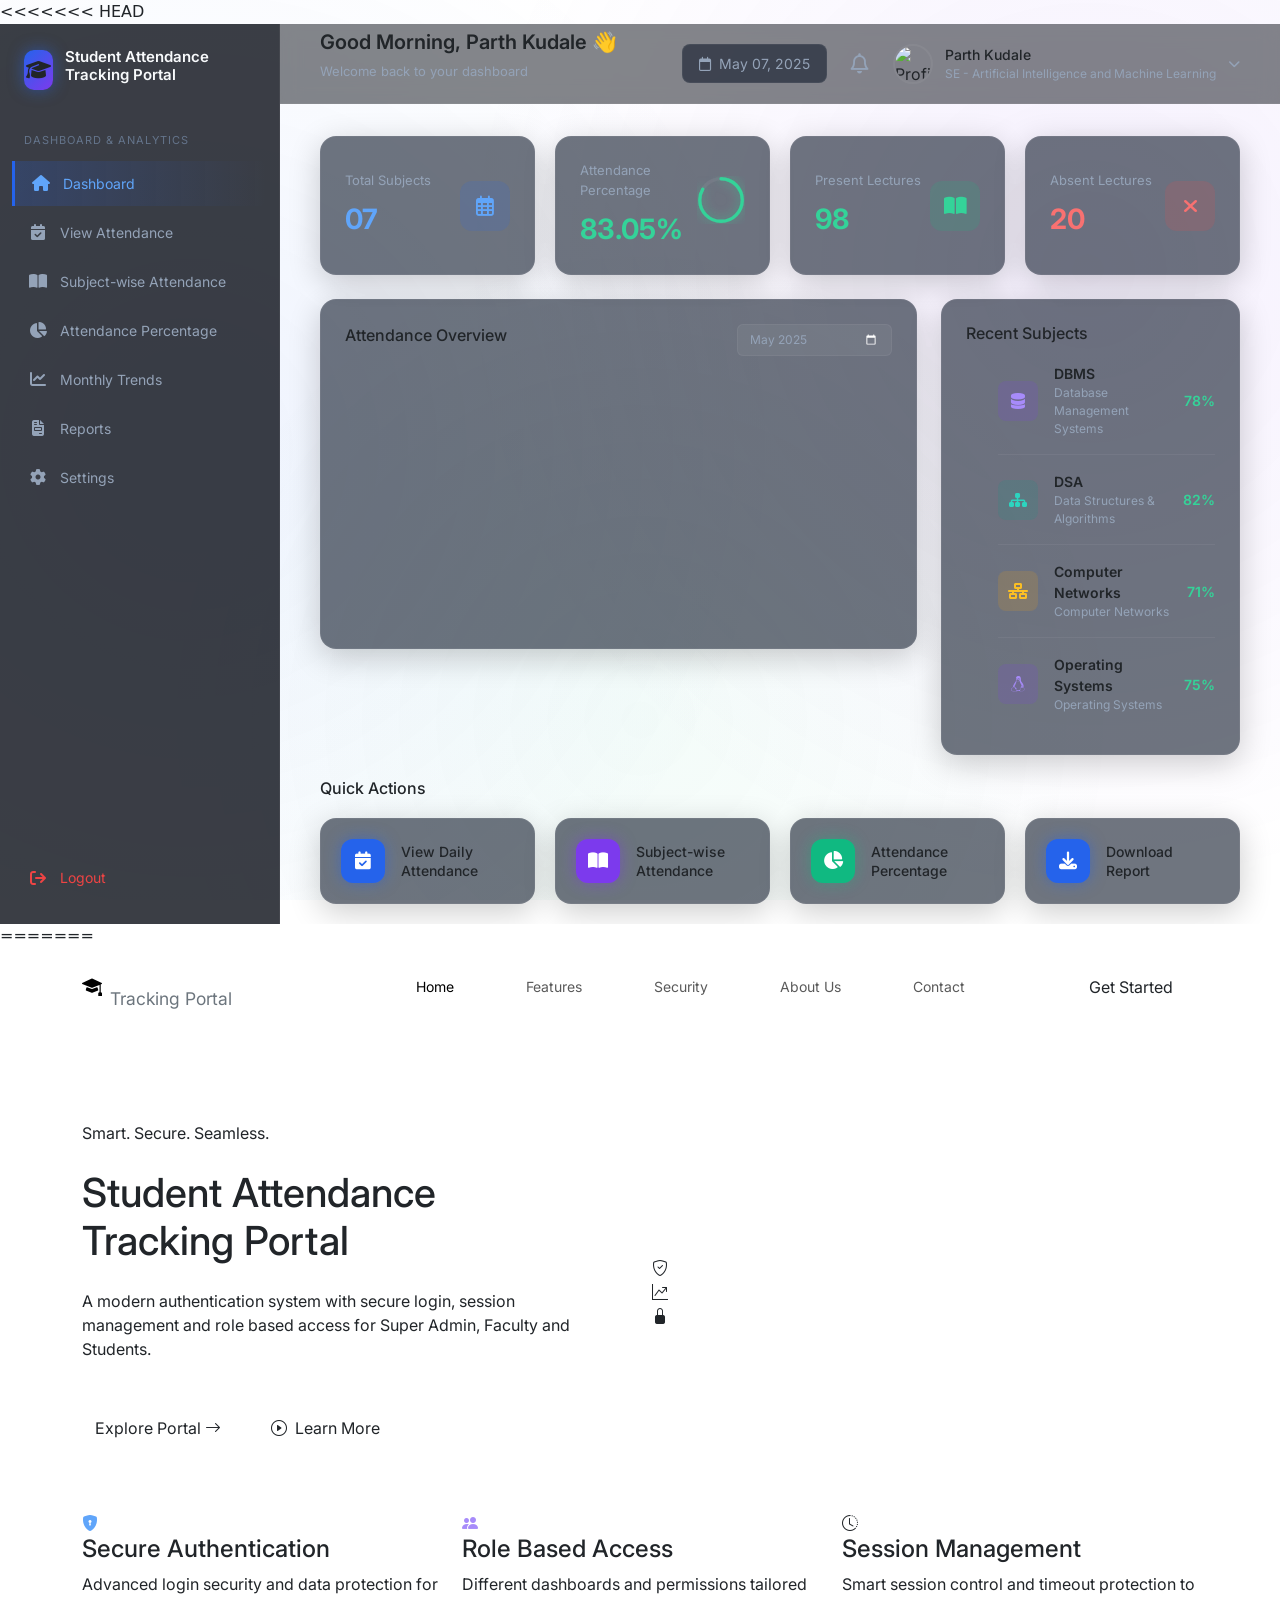
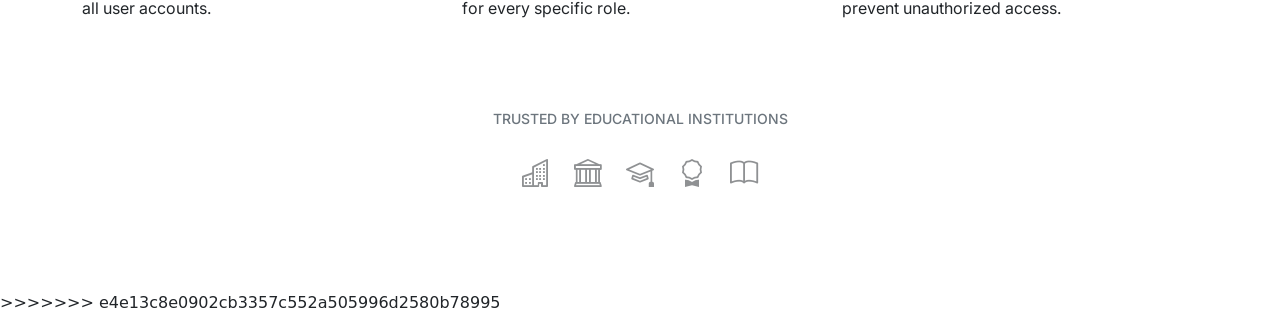
==== commit 9c2c74ab: "adding" ====
--- a/index.html
+++ b/index.html
@@ -4,6 +4,7 @@
     <meta charset="UTF-8">
     <meta name="viewport" content="width=device-width, initial-scale=1.0">
     <title>Student Attendance Tracking Portal</title>
+<<<<<<< HEAD
     <link rel="preconnect" href="https://fonts.googleapis.com">
     <link rel="preconnect" href="https://fonts.gstatic.com" crossorigin>
     <link href="https://fonts.googleapis.com/css2?family=Inter:wght@300;400;500;600;700&display=swap" rel="stylesheet">
@@ -657,5 +658,202 @@
     </div>
 
     <script src="script.js"></script>
+=======
+    <meta name="description" content="A modern authentication system with secure login, session management and role based access.">
+    <!-- Google Fonts: Inter & Outfit -->
+    <link href="https://fonts.googleapis.com/css2?family=Inter:wght@300;400;500;600&family=Outfit:wght@500;700;800&display=swap" rel="stylesheet">
+    <!-- Bootstrap CSS -->
+    <link href="https://cdn.jsdelivr.net/npm/bootstrap@5.3.0/dist/css/bootstrap.min.css" rel="stylesheet">
+    <link href="https://cdn.jsdelivr.net/npm/bootstrap-icons@1.10.5/font/bootstrap-icons.css" rel="stylesheet">
+    <link rel="stylesheet" href="assets/css/auth.css">
+    <script>
+        // Check if already logged in via sessionStorage
+        document.addEventListener('DOMContentLoaded', () => {
+            const userSession = sessionStorage.getItem('user_session');
+            if (userSession) {
+                try {
+                    const sessionData = JSON.parse(userSession);
+                    if (sessionData && sessionData.role) {
+                        window.location.href = `${sessionData.role}/dashboard.html`;
+                    }
+                } catch (e) {}
+            }
+            
+            // Add loaded class for page transitions
+            setTimeout(() => {
+                document.body.classList.add('loaded');
+            }, 100);
+        });
+    </script>
+</head>
+<body class="landing-page page-transition">
+
+    <!-- Background Elements -->
+    <div class="ambient-light main-glow"></div>
+    <div class="particles-layer"></div>
+
+    <!-- Navigation -->
+    <nav class="premium-nav navbar navbar-expand-lg">
+        <div class="container">
+            <a class="navbar-brand d-flex align-items-center gap-2" href="#">
+                <div class="logo-shield"><i class="bi bi-mortarboard-fill"></i></div>
+                <div class="brand-text">
+                    <span class="d-block fw-bold text-white lh-1">Student Attendance</span>
+                    <span class="d-block text-secondary small lh-1 mt-1">Tracking Portal</span>
+                </div>
+            </a>
+            <button class="navbar-toggler border-0" type="button" data-bs-toggle="collapse" data-bs-target="#navbarNav">
+                <i class="bi bi-list text-white fs-2"></i>
+            </button>
+            <div class="collapse navbar-collapse" id="navbarNav">
+                <ul class="navbar-nav mx-auto gap-4">
+                    <li class="nav-item"><a class="nav-link active" href="#">Home</a></li>
+                    <li class="nav-item"><a class="nav-link" href="#">Features</a></li>
+                    <li class="nav-item"><a class="nav-link" href="#">Security</a></li>
+                    <li class="nav-item"><a class="nav-link" href="#">About Us</a></li>
+                    <li class="nav-item"><a class="nav-link" href="#">Contact</a></li>
+                </ul>
+                <div class="nav-actions">
+                    <a href="role_selection.html" class="btn btn-primary-lux px-4">Get Started</a>
+                </div>
+            </div>
+        </div>
+    </nav>
+
+    <!-- Hero Section -->
+    <section class="hero-section mt-5 pt-5 pb-5">
+        <div class="container">
+            <div class="row align-items-center min-vh-75">
+                
+                <!-- Left Side: Text content -->
+                <div class="col-lg-6 hero-text-content animate-slide-up">
+                    <div class="badge-premium mb-4">Smart. Secure. Seamless.</div>
+                    <h1 class="hero-title mb-4">
+                        Student Attendance<br>
+                        <span class="text-gradient-blue">Tracking Portal</span>
+                    </h1>
+                    <p class="hero-subtitle mb-5 pe-lg-5">
+                        A modern authentication system with secure login, session management and role based access for Super Admin, Faculty and Students.
+                    </p>
+                    <div class="d-flex flex-wrap gap-4 align-items-center">
+                        <a href="role_selection.html" class="btn btn-primary-lux with-arrow">Explore Portal <i class="bi bi-arrow-right"></i></a>
+                        <a href="#features" class="btn btn-outline-lux with-icon"><i class="bi bi-play-circle me-2"></i>Learn More</a>
+                    </div>
+                </div>
+
+                <!-- Right Side: Floating Illustration -->
+                <div class="col-lg-6 position-relative hero-illustration d-none d-lg-block">
+                    <!-- Base glowing platform -->
+                    <div class="platform-glow"></div>
+                    
+                    <!-- Abstract Laptop / Dashboard UI -->
+                    <div class="floating-dashboard">
+                        <div class="dash-header">
+                            <div class="dot red"></div>
+                            <div class="dot yellow"></div>
+                            <div class="dot green"></div>
+                        </div>
+                        <div class="dash-body row g-2">
+                            <div class="col-4"><div class="dash-card"></div></div>
+                            <div class="col-4"><div class="dash-card"></div></div>
+                            <div class="col-4"><div class="dash-card"></div></div>
+                            <div class="col-12 mt-3"><div class="dash-chart"></div></div>
+                        </div>
+                    </div>
+
+                    <!-- 3D Security Shield Floating -->
+                    <div class="floating-shield-3d">
+                        <i class="bi bi-shield-check"></i>
+                    </div>
+
+                    <!-- Smaller floating elements -->
+                    <div class="floating-element el-1"><i class="bi bi-graph-up-arrow"></i></div>
+                    <div class="floating-element el-2"><i class="bi bi-lock-fill"></i></div>
+                    
+                    <!-- Security rings -->
+                    <div class="security-ring ring-1"></div>
+                    <div class="security-ring ring-2"></div>
+                </div>
+            </div>
+        </div>
+    </section>
+
+    <!-- Features Section -->
+    <section id="features" class="features-section pb-5 pt-3">
+        <div class="container pb-5">
+            <div class="row g-4 justify-content-center">
+                
+                <div class="col-lg-4 col-md-6">
+                    <div class="feature-card animate-on-scroll">
+                        <div class="f-icon-box bg-blue-subtle">
+                            <i class="bi bi-shield-lock-fill text-blue"></i>
+                        </div>
+                        <div class="f-content">
+                            <h4>Secure Authentication</h4>
+                            <p>Advanced login security and data protection for all user accounts.</p>
+                        </div>
+                    </div>
+                </div>
+
+                <div class="col-lg-4 col-md-6">
+                    <div class="feature-card animate-on-scroll delay-1">
+                        <div class="f-icon-box bg-purple-subtle">
+                            <i class="bi bi-people-fill text-purple"></i>
+                        </div>
+                        <div class="f-content">
+                            <h4>Role Based Access</h4>
+                            <p>Different dashboards and permissions tailored for every specific role.</p>
+                        </div>
+                    </div>
+                </div>
+
+                <div class="col-lg-4 col-md-6">
+                    <div class="feature-card animate-on-scroll delay-2">
+                        <div class="f-icon-box bg-emerald-subtle">
+                            <i class="bi bi-clock-history text-emerald"></i>
+                        </div>
+                        <div class="f-content">
+                            <h4>Session Management</h4>
+                            <p>Smart session control and timeout protection to prevent unauthorized access.</p>
+                        </div>
+                    </div>
+                </div>
+
+            </div>
+            
+            <div class="trusted-by text-center mt-5 pt-4">
+                <p class="text-secondary small fw-medium mb-4 text-uppercase tracking-wider">Trusted by Educational Institutions</p>
+                <div class="d-flex justify-content-center gap-4 flex-wrap opacity-50">
+                    <i class="bi bi-buildings fs-3"></i>
+                    <i class="bi bi-bank fs-3"></i>
+                    <i class="bi bi-mortarboard fs-3"></i>
+                    <i class="bi bi-award fs-3"></i>
+                    <i class="bi bi-book fs-3"></i>
+                </div>
+            </div>
+        </div>
+    </section>
+
+    <!-- Page Transition Overlay -->
+    <div id="pageTransitionOverlay" class="page-transition-overlay"></div>
+
+    <script src="https://cdn.jsdelivr.net/npm/bootstrap@5.3.0/dist/js/bootstrap.bundle.min.js"></script>
+    <script>
+        // Handle smooth transitions for links
+        document.querySelectorAll('a').forEach(link => {
+            if(link.getAttribute('href') && !link.getAttribute('href').startsWith('#')) {
+                link.addEventListener('click', function(e) {
+                    e.preventDefault();
+                    const target = this.getAttribute('href');
+                    const overlay = document.getElementById('pageTransitionOverlay');
+                    if(overlay) overlay.classList.add('active');
+                    setTimeout(() => {
+                        window.location.href = target;
+                    }, 500);
+                });
+            }
+        });
+    </script>
+>>>>>>> e4e13c8e0902cb3357c552a505996d2580b78995
 </body>
 </html>
